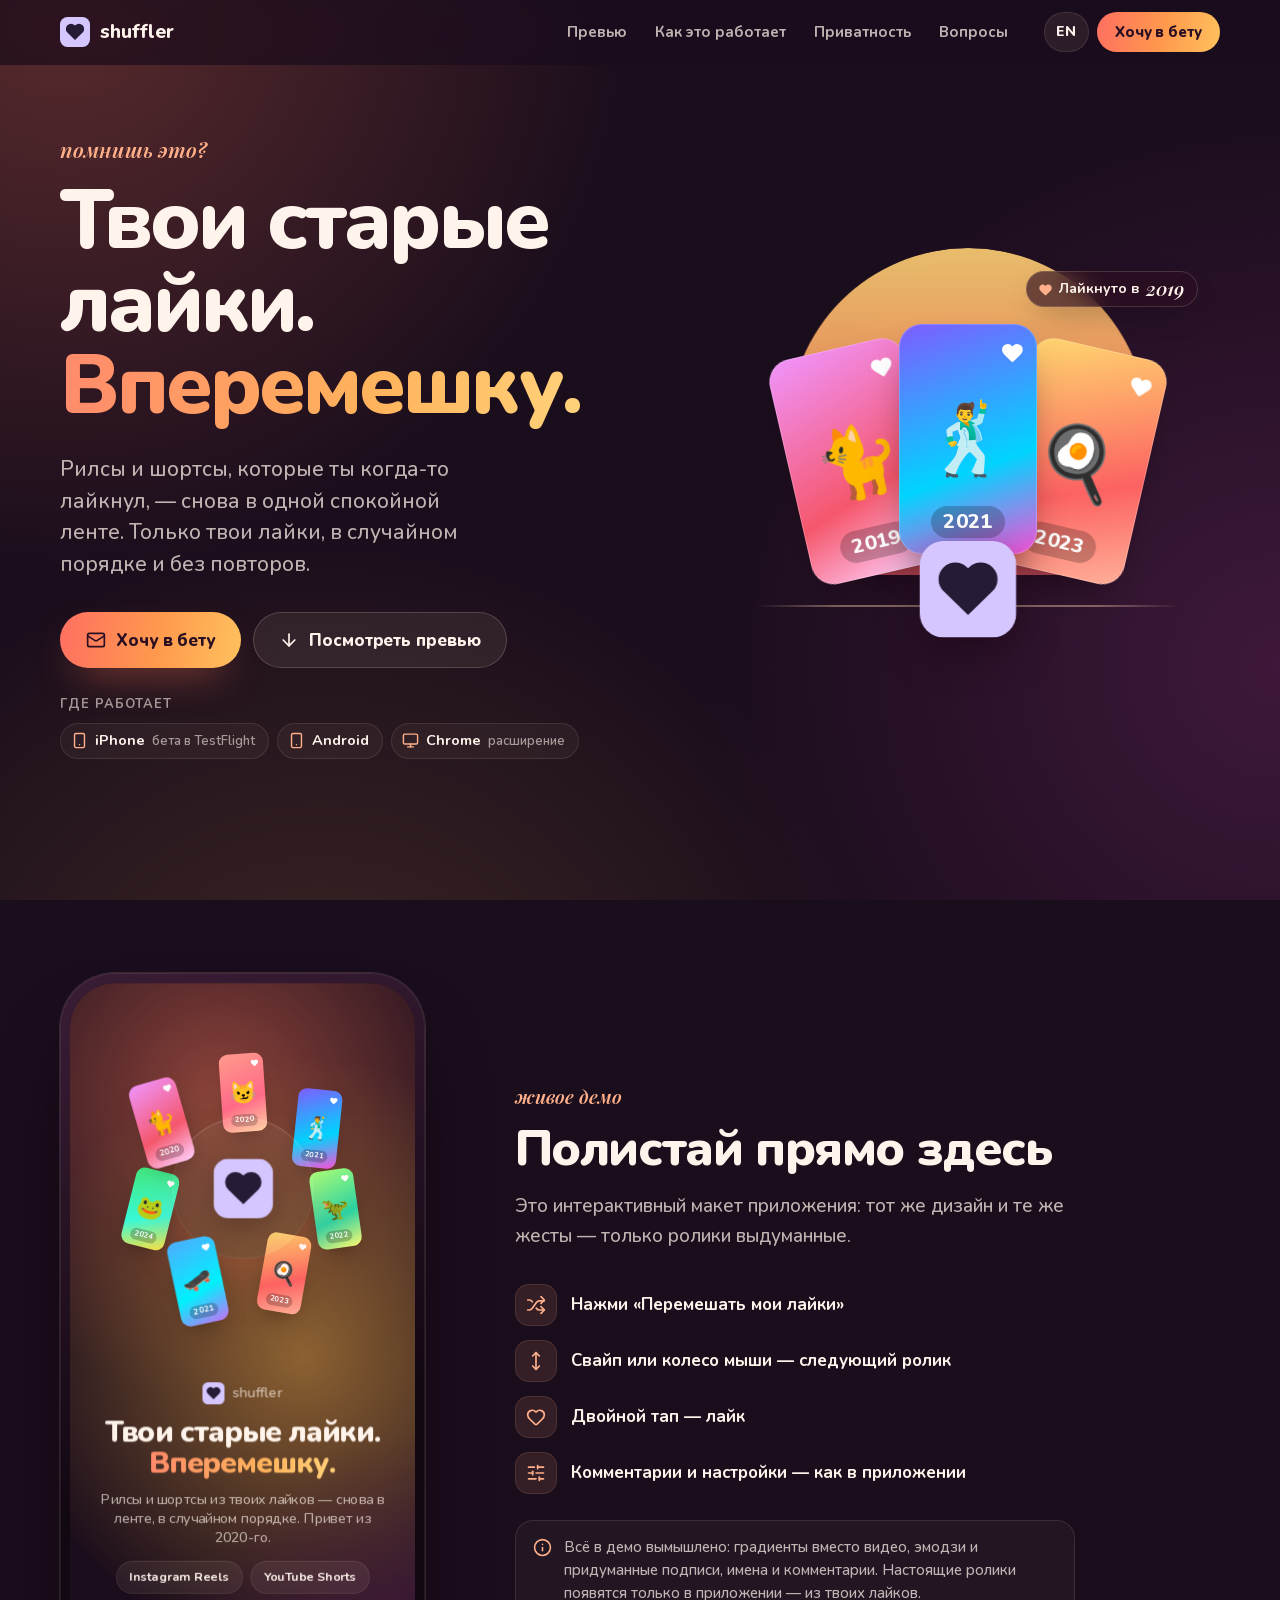
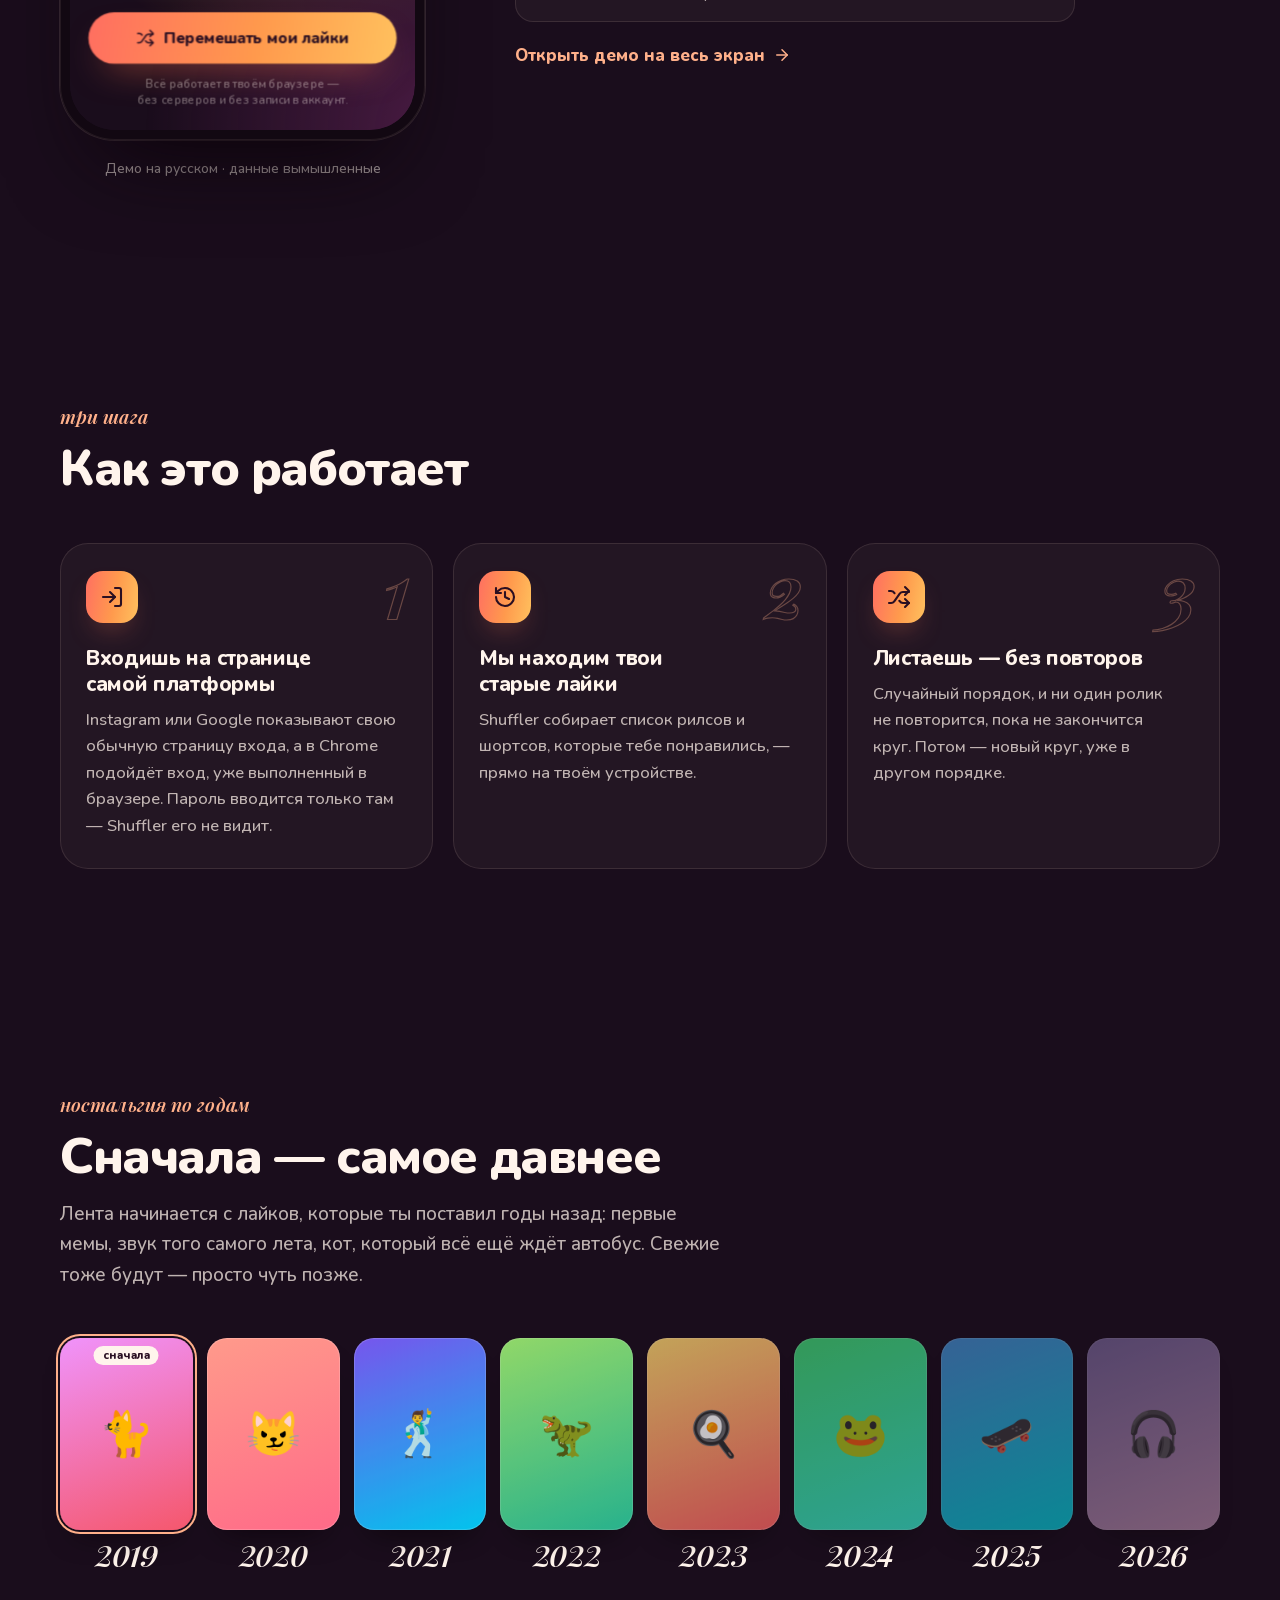
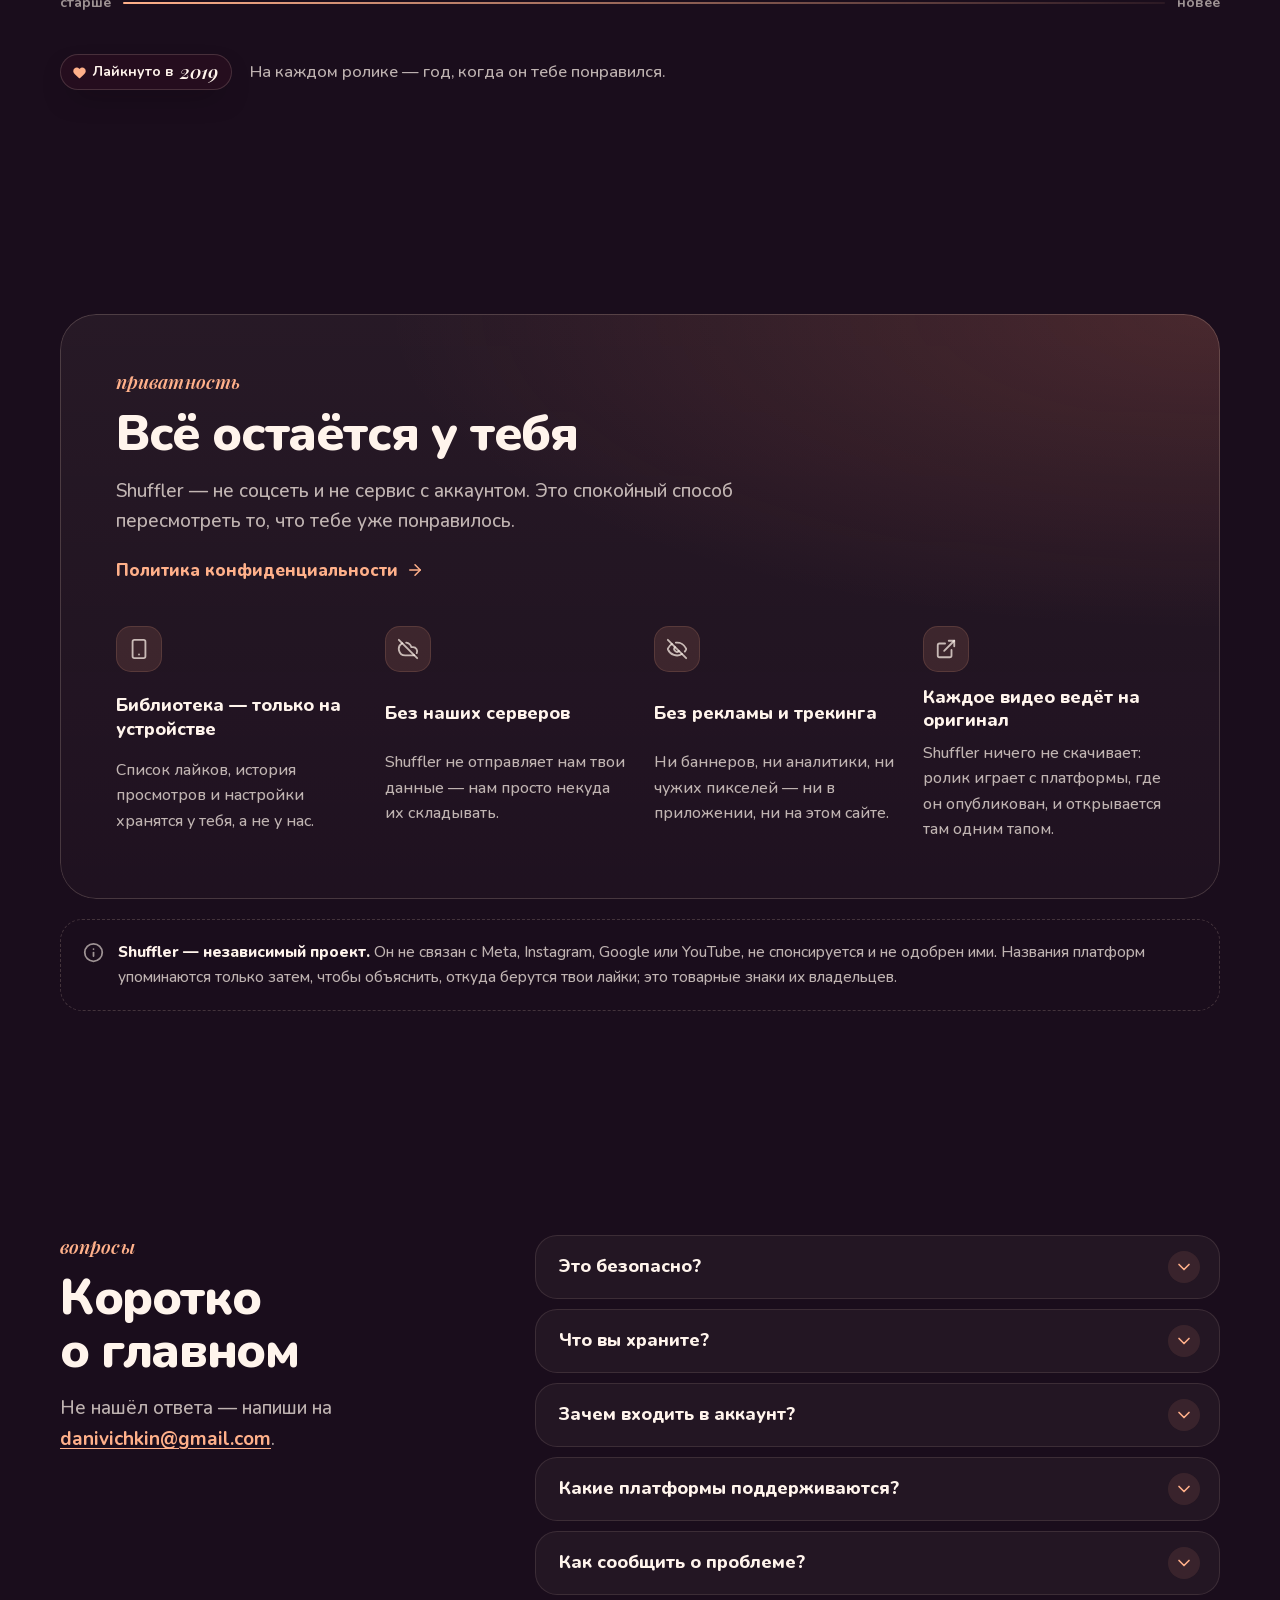
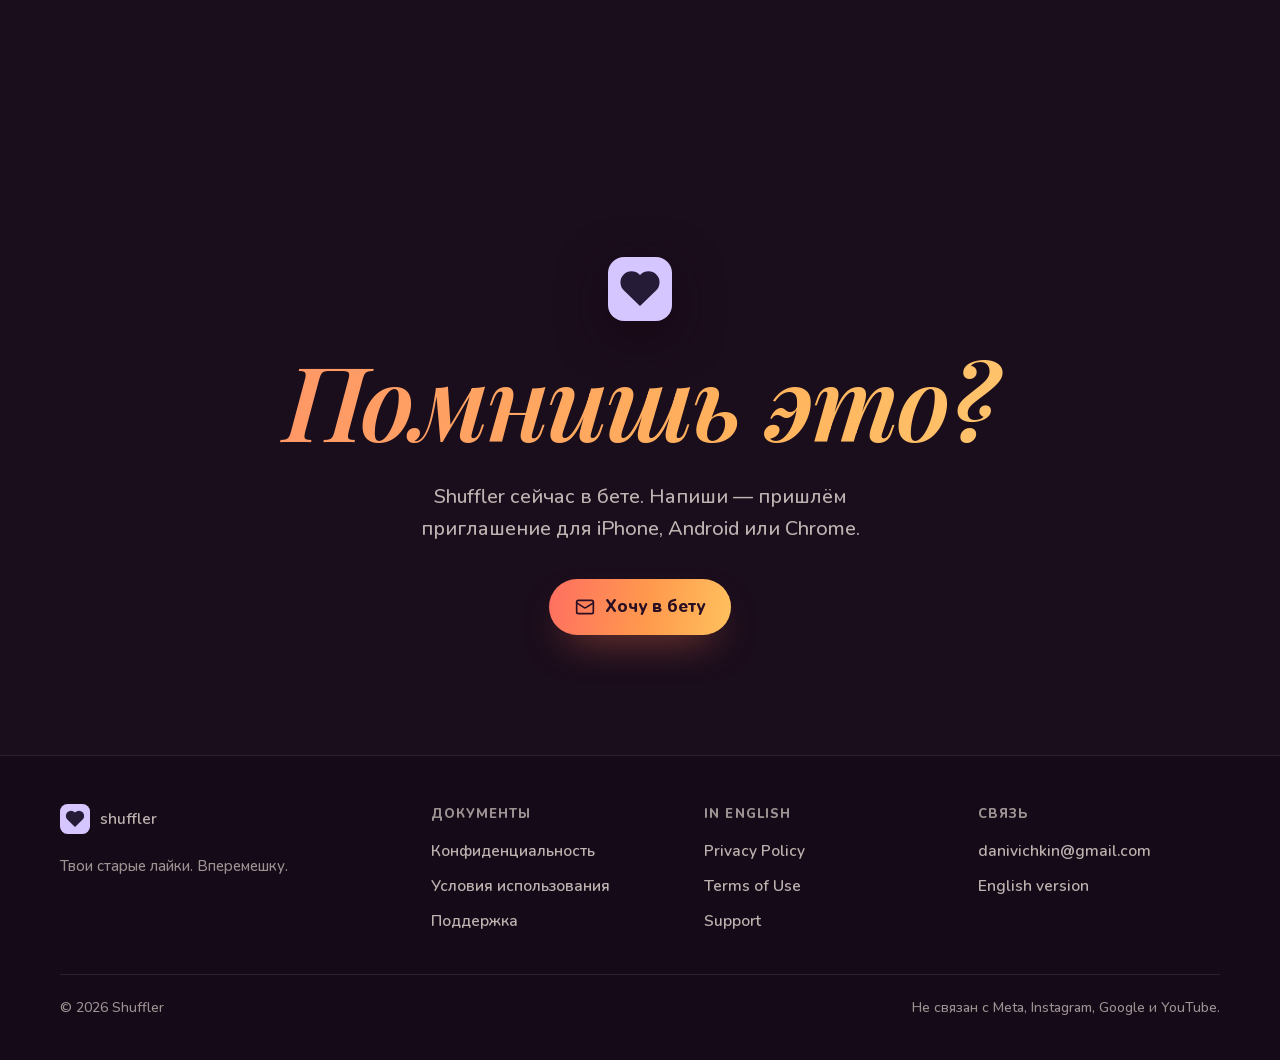
==== index.html @ e380a44f "Shuffler site: landing, design preview, privacy, terms, support" ====
<!doctype html>
<html lang="ru">
<head>
  <meta charset="utf-8">
  <meta name="viewport" content="width=device-width, initial-scale=1, viewport-fit=cover">
  <meta name="color-scheme" content="dark">
  <meta name="theme-color" content="#1a0d1c">
  <title>Shuffler — твои старые лайки, вперемешку</title>
  <meta name="description" content="Shuffler возвращает рилсы и шортсы, которые ты когда-то лайкнул, — в одну спокойную ленту без повторов. Без рекламы и трекинга: библиотека живёт только на твоём устройстве.">
  <link rel="canonical" href="https://pac1man.github.io/shuffler/">
  <link rel="alternate" hreflang="ru" href="https://pac1man.github.io/shuffler/">
  <link rel="alternate" hreflang="en" href="https://pac1man.github.io/shuffler/en/">
  <link rel="alternate" hreflang="x-default" href="https://pac1man.github.io/shuffler/">
  <meta property="og:type" content="website">
  <meta property="og:site_name" content="Shuffler">
  <meta property="og:locale" content="ru_RU">
  <meta property="og:locale:alternate" content="en_US">
  <meta property="og:title" content="Shuffler — твои старые лайки, вперемешку">
  <meta property="og:description" content="Рилсы и шортсы, которые ты когда-то лайкнул, — снова в одной спокойной ленте. Помнишь это?">
  <meta property="og:url" content="https://pac1man.github.io/shuffler/">
  <meta property="og:image" content="https://pac1man.github.io/shuffler/assets/og-ru.jpg">
  <meta property="og:image:width" content="1200">
  <meta property="og:image:height" content="630">
  <meta property="og:image:alt" content="Shuffler: три открытки с эмодзи на фоне заката и надпись «Твои старые лайки. Вперемешку.»">
  <meta name="twitter:card" content="summary_large_image">
  <link rel="icon" href="assets/icon.svg" type="image/svg+xml">
  <link rel="icon" href="assets/icon-32.png" sizes="32x32" type="image/png">
  <link rel="apple-touch-icon" href="assets/apple-touch-icon.png">
  <link rel="stylesheet" href="assets/fonts/fonts.css">
  <link rel="stylesheet" href="assets/landing.css">
</head>
<body>
  <svg width="0" height="0" style="position:absolute" aria-hidden="true" focusable="false">
    <!-- Icons: Lucide (ISC License, see assets/LICENSE-lucide.txt). Logo: Shuffler. -->
    <symbol id="logo" viewBox="0 0 64 64"><rect width="64" height="64" rx="16" fill="#D5C6FF"/><path d="M32 49 15.7 33.2a11.1 11.1 0 0 1 0-15.7 11.1 11.1 0 0 1 15.7 0l.6.6.6-.6a11.1 11.1 0 0 1 15.7 15.7L32 49Z" fill="#251B36"/></symbol>
    <symbol id="i-heart" viewBox="0 0 24 24"><path d="M2 9.5a5.5 5.5 0 0 1 9.591-3.676.56.56 0 0 0 .818 0A5.49 5.49 0 0 1 22 9.5c0 2.29-1.5 4-3 5.5l-5.492 5.313a2 2 0 0 1-3 .019L5 15c-1.5-1.5-3-3.2-3-5.5"/></symbol>
    <symbol id="i-mail" viewBox="0 0 24 24"><rect width="20" height="16" x="2" y="4" rx="2"/><path d="m22 7-8.97 5.7a1.94 1.94 0 0 1-2.06 0L2 7"/></symbol>
    <symbol id="i-arrow-down" viewBox="0 0 24 24"><path d="M12 5v14"/><path d="m19 12-7 7-7-7"/></symbol>
    <symbol id="i-arrow-right" viewBox="0 0 24 24"><path d="M5 12h14"/><path d="m12 5 7 7-7 7"/></symbol>
    <symbol id="i-smartphone" viewBox="0 0 24 24"><rect width="14" height="20" x="5" y="2" rx="2" ry="2"/><path d="M12 18h.01"/></symbol>
    <symbol id="i-monitor" viewBox="0 0 24 24"><rect width="20" height="14" x="2" y="3" rx="2"/><path d="M8 21h8"/><path d="M12 17v4"/></symbol>
    <symbol id="i-shuffle" viewBox="0 0 24 24"><path d="m18 14 4 4-4 4"/><path d="m18 2 4 4-4 4"/><path d="M2 18h1.973a4 4 0 0 0 3.3-1.7l5.454-7.6a4 4 0 0 1 3.3-1.7H22"/><path d="M2 6h1.972a4 4 0 0 1 3.6 2.2"/><path d="M22 18h-6.041a4 4 0 0 1-3.3-1.8l-.359-.45"/></symbol>
    <symbol id="i-move" viewBox="0 0 24 24"><path d="M12 2v20"/><path d="m8 18 4 4 4-4"/><path d="m8 6 4-4 4 4"/></symbol>
    <symbol id="i-message" viewBox="0 0 24 24"><path d="M2.992 16.342a2 2 0 0 1 .094 1.167l-1.065 3.29a1 1 0 0 0 1.236 1.168l3.413-.998a2 2 0 0 1 1.099.092 10 10 0 1 0-4.777-4.719"/></symbol>
    <symbol id="i-sliders" viewBox="0 0 24 24"><path d="M10 5H3"/><path d="M12 19H3"/><path d="M14 3v4"/><path d="M16 17v4"/><path d="M21 12h-9"/><path d="M21 19h-5"/><path d="M21 5h-7"/><path d="M8 10v4"/><path d="M8 12H3"/></symbol>
    <symbol id="i-info" viewBox="0 0 24 24"><circle cx="12" cy="12" r="10"/><path d="M12 16v-4"/><path d="M12 8h.01"/></symbol>
    <symbol id="i-login" viewBox="0 0 24 24"><path d="m10 17 5-5-5-5"/><path d="M15 12H3"/><path d="M15 3h4a2 2 0 0 1 2 2v14a2 2 0 0 1-2 2h-4"/></symbol>
    <symbol id="i-history" viewBox="0 0 24 24"><path d="M3 12a9 9 0 1 0 9-9 9.75 9.75 0 0 0-6.74 2.74L3 8"/><path d="M3 3v5h5"/><path d="M12 7v5l4 2"/></symbol>
    <symbol id="i-cloud-off" viewBox="0 0 24 24"><path d="m2 2 20 20"/><path d="M5.782 5.782A7 7 0 0 0 9 19h8.5a4.5 4.5 0 0 0 1.307-.193"/><path d="M21.532 16.5A4.5 4.5 0 0 0 17.5 10h-1.79A7.008 7.008 0 0 0 10 5.07"/></symbol>
    <symbol id="i-eye-off" viewBox="0 0 24 24"><path d="M10.733 5.076a10.744 10.744 0 0 1 11.205 6.575 1 1 0 0 1 0 .696 10.747 10.747 0 0 1-1.444 2.49"/><path d="M14.084 14.158a3 3 0 0 1-4.242-4.242"/><path d="M17.479 17.499a10.75 10.75 0 0 1-15.417-5.151 1 1 0 0 1 0-.696 10.75 10.75 0 0 1 4.446-5.143"/><path d="m2 2 20 20"/></symbol>
    <symbol id="i-external" viewBox="0 0 24 24"><path d="M15 3h6v6"/><path d="M10 14 21 3"/><path d="M18 13v6a2 2 0 0 1-2 2H5a2 2 0 0 1-2-2V8a2 2 0 0 1 2-2h6"/></symbol>
    <symbol id="i-chevron-down" viewBox="0 0 24 24"><path d="m6 9 6 6 6-6"/></symbol>
  </svg>

  <a class="skip" href="#main">К содержанию</a>
  <div class="ambient" aria-hidden="true"><i></i><i></i><i></i></div>

  <header class="top">
    <div class="wrap top-in">
      <a class="brand" href="index.html" aria-label="Shuffler — на главную"><svg class="logo" viewBox="0 0 64 64" aria-hidden="true"><use href="#logo"/></svg>shuffler</a>
      <nav class="top-nav" aria-label="Разделы">
        <a href="#demo">Превью</a>
        <a href="#how">Как это работает</a>
        <a href="#privacy">Приватность</a>
        <a href="#faq">Вопросы</a>
      </nav>
      <div class="top-actions">
        <a class="lang" href="en/index.html" hreflang="en" lang="en" aria-label="EN — English version">EN</a>
        <a class="btn btn-primary top-cta" href="mailto:danivichkin@gmail.com?subject=Shuffler%20beta">Хочу в бету</a>
      </div>
    </div>
  </header>

  <main id="main">
    <!-- ============================== HERO ============================== -->
    <section class="hero" aria-labelledby="hero-title">
      <div class="wrap hero-grid">
        <div class="hero-copy">
          <p class="kicker">помнишь это?</p>
          <h1 id="hero-title">Твои старые лайки. <span class="grad">Вперемешку.</span></h1>
          <p class="hero-sub">Рилсы и шортсы, которые ты когда-то лайкнул, — снова в одной спокойной ленте. Только твои лайки, в случайном порядке и без повторов.</p>
          <div class="hero-ctas">
            <a class="btn btn-primary" href="mailto:danivichkin@gmail.com?subject=Shuffler%20beta"><svg class="ic" aria-hidden="true"><use href="#i-mail"/></svg>Хочу в бету</a>
            <a class="btn btn-ghost" href="#demo"><svg class="ic" aria-hidden="true"><use href="#i-arrow-down"/></svg>Посмотреть превью</a>
          </div>
          <div class="platforms">
            <span class="platforms-label" id="platforms-label">Где работает</span>
            <ul class="chips" aria-labelledby="platforms-label">
              <li class="chip"><svg class="ic" aria-hidden="true"><use href="#i-smartphone"/></svg>iPhone <small>бета в TestFlight</small></li>
              <li class="chip"><svg class="ic" aria-hidden="true"><use href="#i-smartphone"/></svg>Android</li>
              <li class="chip"><svg class="ic" aria-hidden="true"><use href="#i-monitor"/></svg>Chrome <small>расширение</small></li>
            </ul>
          </div>
        </div>

        <div class="hero-art" aria-hidden="true">
          <div class="sun-glow"></div>
          <div class="sun"></div>
          <div class="horizon"></div>
          <div class="pc pc-1"><div class="pc-in" style="--c1:#f093fb;--c2:#f5576c;--c3:#ffd1ff"><span class="pc-h"><svg viewBox="0 0 24 24"><use href="#i-heart"/></svg></span><span class="pc-e">🐈</span><span class="pc-y">2019</span></div></div>
          <div class="pc pc-2"><div class="pc-in" style="--c1:#7f5cff;--c2:#00d4ff;--c3:#ff4fd8"><span class="pc-h"><svg viewBox="0 0 24 24"><use href="#i-heart"/></svg></span><span class="pc-e">🕺</span><span class="pc-y">2021</span></div></div>
          <div class="pc pc-3"><div class="pc-in" style="--c1:#ffd86f;--c2:#fc6262;--c3:#ffb199"><span class="pc-h"><svg viewBox="0 0 24 24"><use href="#i-heart"/></svg></span><span class="pc-e">🍳</span><span class="pc-y">2023</span></div></div>
          <svg class="hero-logo" viewBox="0 0 64 64"><use href="#logo"/></svg>
          <p class="liked"><svg viewBox="0 0 24 24"><use href="#i-heart"/></svg>Лайкнуто в <i>2019</i></p>
        </div>
      </div>
    </section>

    <!-- ============================ PREVIEW ============================= -->
    <section class="section" id="preview" aria-labelledby="preview-title">
      <div class="wrap preview-grid">
        <div class="preview-head reveal">
          <p class="kicker">живое демо</p>
          <h2 class="h2" id="preview-title">Полистай прямо здесь</h2>
          <p class="lead">Это интерактивный макет приложения: тот же дизайн и те же жесты — только ролики выдуманные.</p>
        </div>
        <figure class="phone-stage" id="demo">
          <div class="phone">
            <div class="phone-screen">
              <iframe src="preview/index.html?embed=1" title="Интерактивное демо Shuffler" loading="lazy" referrerpolicy="no-referrer"></iframe>
            </div>
          </div>
          <figcaption class="phone-caption">Демо на русском · данные вымышленные</figcaption>
        </figure>
        <div class="preview-more reveal">
          <ul class="tips">
            <li><span class="tip-ic"><svg class="ic" aria-hidden="true"><use href="#i-shuffle"/></svg></span>Нажми «Перемешать мои лайки»</li>
            <li><span class="tip-ic"><svg class="ic" aria-hidden="true"><use href="#i-move"/></svg></span>Свайп или колесо мыши — следующий ролик</li>
            <li><span class="tip-ic"><svg class="ic" aria-hidden="true"><use href="#i-heart"/></svg></span>Двойной тап — лайк</li>
            <li><span class="tip-ic"><svg class="ic" aria-hidden="true"><use href="#i-sliders"/></svg></span>Комментарии и настройки — как в приложении</li>
          </ul>
          <p class="note"><svg class="ic" aria-hidden="true"><use href="#i-info"/></svg><span>Всё в демо вымышлено: градиенты вместо видео, эмодзи и придуманные подписи, имена и комментарии. Настоящие ролики появятся только в приложении — из твоих лайков.</span></p>
          <a class="text-link" href="preview/index.html">Открыть демо на весь экран<svg class="ic" aria-hidden="true"><use href="#i-arrow-right"/></svg></a>
        </div>
      </div>
    </section>

    <!-- ========================== HOW IT WORKS ========================== -->
    <section class="section" id="how" aria-labelledby="how-title">
      <div class="wrap">
        <div class="reveal">
          <p class="kicker">три шага</p>
          <h2 class="h2" id="how-title">Как это работает</h2>
        </div>
        <ol class="steps">
          <li class="step reveal">
            <span class="step-n" aria-hidden="true">1</span>
            <span class="step-ic"><svg class="ic" aria-hidden="true"><use href="#i-login"/></svg></span>
            <h3>Входишь на странице самой платформы</h3>
            <p>Instagram или Google показывают свою обычную страницу входа, а в Chrome подойдёт вход, уже выполненный в браузере. Пароль вводится только там — Shuffler его не видит.</p>
          </li>
          <li class="step reveal">
            <span class="step-n" aria-hidden="true">2</span>
            <span class="step-ic"><svg class="ic" aria-hidden="true"><use href="#i-history"/></svg></span>
            <h3>Мы находим твои старые лайки</h3>
            <p>Shuffler собирает список рилсов и шортсов, которые тебе понравились, — прямо на твоём устройстве.</p>
          </li>
          <li class="step reveal">
            <span class="step-n" aria-hidden="true">3</span>
            <span class="step-ic"><svg class="ic" aria-hidden="true"><use href="#i-shuffle"/></svg></span>
            <h3>Листаешь — без повторов</h3>
            <p>Случайный порядок, и ни один ролик не повторится, пока не закончится круг. Потом — новый круг, уже в другом порядке.</p>
          </li>
        </ol>
      </div>
    </section>

    <!-- ======================= NOSTALGIA BY YEARS ======================= -->
    <section class="section" id="years" aria-labelledby="years-title">
      <div class="wrap">
        <div class="reveal">
          <p class="kicker">ностальгия по годам</p>
          <h2 class="h2" id="years-title">Сначала — самое давнее</h2>
          <p class="lead">Лента начинается с лайков, которые ты поставил годы назад: первые мемы, звук того самого лета, кот, который всё ещё ждёт автобус. Свежие тоже будут — просто чуть позже.</p>
        </div>
        <ol class="years reveal" aria-label="Порядок ленты: от старых лайков к новым">
          <li class="yr-card is-first"><span class="yr-art" style="--c1:#f093fb;--c2:#f5576c" aria-hidden="true">🐈<span class="yr-tag">сначала</span></span><b>2019</b></li>
          <li class="yr-card"><span class="yr-art" style="--c1:#ff9a8b;--c2:#ff6a88" aria-hidden="true">😼</span><b>2020</b></li>
          <li class="yr-card"><span class="yr-art" style="--c1:#7f5cff;--c2:#00d4ff;opacity:.92" aria-hidden="true">🕺</span><b>2021</b></li>
          <li class="yr-card"><span class="yr-art" style="--c1:#a8ff78;--c2:#2bd2a3;opacity:.84" aria-hidden="true">🦖</span><b>2022</b></li>
          <li class="yr-card"><span class="yr-art" style="--c1:#ffd86f;--c2:#fc6262;opacity:.74" aria-hidden="true">🍳</span><b>2023</b></li>
          <li class="yr-card"><span class="yr-art" style="--c1:#43e97b;--c2:#38f9d7;opacity:.64" aria-hidden="true">🐸</span><b>2024</b></li>
          <li class="yr-card"><span class="yr-art" style="--c1:#4facfe;--c2:#00f2fe;opacity:.54" aria-hidden="true">🛹</span><b>2025</b></li>
          <li class="yr-card"><span class="yr-art" style="--c1:#a18cd1;--c2:#fbc2eb;opacity:.44" aria-hidden="true">🎧</span><b>2026</b></li>
        </ol>
        <p class="years-axis" aria-hidden="true"><span>старше</span><span></span><span>новее</span></p>
        <div class="years-foot reveal">
          <p class="liked"><svg viewBox="0 0 24 24" aria-hidden="true"><use href="#i-heart"/></svg>Лайкнуто в <i>2019</i></p>
          <p>На каждом ролике — год, когда он тебе понравился.</p>
        </div>
      </div>
    </section>

    <!-- ============================ PRIVACY ============================= -->
    <section class="section" id="privacy" aria-labelledby="privacy-title">
      <div class="wrap">
        <div class="privacy-card reveal">
          <div>
            <p class="kicker">приватность</p>
            <h2 class="h2" id="privacy-title">Всё остаётся у тебя</h2>
            <p class="lead">Shuffler — не соцсеть и не сервис с аккаунтом. Это спокойный способ пересмотреть то, что тебе уже понравилось.</p>
            <a class="text-link" href="ru/privacy.html">Политика конфиденциальности<svg class="ic" aria-hidden="true"><use href="#i-arrow-right"/></svg></a>
          </div>
          <ul class="facts">
            <li class="fact"><span class="fact-ic"><svg class="ic" aria-hidden="true"><use href="#i-smartphone"/></svg></span><b>Библиотека — только на устройстве</b><span>Список лайков, история просмотров и настройки хранятся у тебя, а не у нас.</span></li>
            <li class="fact"><span class="fact-ic"><svg class="ic" aria-hidden="true"><use href="#i-cloud-off"/></svg></span><b>Без наших серверов</b><span>Shuffler не отправляет нам твои данные — нам просто некуда их складывать.</span></li>
            <li class="fact"><span class="fact-ic"><svg class="ic" aria-hidden="true"><use href="#i-eye-off"/></svg></span><b>Без рекламы и трекинга</b><span>Ни баннеров, ни аналитики, ни чужих пикселей — ни в приложении, ни на этом сайте.</span></li>
            <li class="fact"><span class="fact-ic"><svg class="ic" aria-hidden="true"><use href="#i-external"/></svg></span><b>Каждое видео ведёт на оригинал</b><span>Shuffler ничего не скачивает: ролик играет с платформы, где он опубликован, и открывается там одним тапом.</span></li>
          </ul>
        </div>
        <p class="indie reveal"><svg class="ic" aria-hidden="true"><use href="#i-info"/></svg><span><b>Shuffler — независимый проект.</b> Он не связан с Meta, Instagram, Google или YouTube, не спонсируется и не одобрен ими. Названия платформ упоминаются только затем, чтобы объяснить, откуда берутся твои лайки; это товарные знаки их владельцев.</span></p>
      </div>
    </section>

    <!-- ============================== FAQ =============================== -->
    <section class="section" id="faq" aria-labelledby="faq-title">
      <div class="wrap faq-grid">
        <div class="reveal">
          <p class="kicker">вопросы</p>
          <h2 class="h2" id="faq-title">Коротко о главном</h2>
          <p class="lead">Не нашёл ответа — напиши на <a href="mailto:danivichkin@gmail.com">danivichkin@gmail.com</a>.</p>
        </div>
        <div class="faq-list reveal">
          <details name="faq">
            <summary>Это безопасно?<svg class="ic" aria-hidden="true"><use href="#i-chevron-down"/></svg></summary>
            <div class="faq-a"><p>Вход происходит на официальной странице Instagram или Google, поэтому Shuffler не видит и не хранит твой пароль. Приложение читает список твоих лайков и ничего не публикует и не меняет в аккаунте без твоего явного действия.</p></div>
          </details>
          <details name="faq">
            <summary>Что вы храните?<svg class="ic" aria-hidden="true"><use href="#i-chevron-down"/></svg></summary>
            <div class="faq-a"><p>У себя — ничего: серверов у Shuffler нет. Библиотека лайков, отметки о просмотренном и настройки живут только на твоём устройстве и удаляются вместе с приложением или расширением.</p><p>Подробности — в <a href="ru/privacy.html">политике конфиденциальности</a>.</p></div>
          </details>
          <details name="faq">
            <summary>Зачем входить в аккаунт?<svg class="ic" aria-hidden="true"><use href="#i-chevron-down"/></svg></summary>
            <div class="faq-a"><p>Твои лайки видны только тебе. Чтобы их найти, Shuffler открывает их от твоего имени — так же, как это делает сама платформа. Без входа список лайков просто недоступен.</p></div>
          </details>
          <details name="faq">
            <summary>Какие платформы поддерживаются?<svg class="ic" aria-hidden="true"><use href="#i-chevron-down"/></svg></summary>
            <div class="faq-a"><p>Лайки из Instagram Reels и YouTube Shorts. Сам Shuffler работает на iPhone (бета в TestFlight), на Android и как расширение для Chrome.</p></div>
          </details>
          <details name="faq">
            <summary>Как сообщить о проблеме?<svg class="ic" aria-hidden="true"><use href="#i-chevron-down"/></svg></summary>
            <div class="faq-a"><p>В приложении: «Настройки» → «Сообщить о проблеме». Или напиши на <a href="mailto:danivichkin@gmail.com?subject=Shuffler">danivichkin@gmail.com</a>. Подробнее — на <a href="ru/support.html">странице поддержки</a>.</p></div>
          </details>
        </div>
      </div>
    </section>

    <!-- ============================= OUTRO ============================== -->
    <section class="outro" aria-labelledby="outro-title">
      <div class="wrap reveal">
        <svg class="logo" viewBox="0 0 64 64" aria-hidden="true"><use href="#logo"/></svg>
        <h2 class="outro-q grad" id="outro-title">Помнишь это?</h2>
        <p>Shuffler сейчас в бете. Напиши — пришлём приглашение для iPhone, Android или Chrome.</p>
        <a class="btn btn-primary" href="mailto:danivichkin@gmail.com?subject=Shuffler%20beta"><svg class="ic" aria-hidden="true"><use href="#i-mail"/></svg>Хочу в бету</a>
      </div>
    </section>
  </main>

  <footer class="foot">
    <div class="wrap">
      <div class="foot-grid">
        <div class="foot-brand">
          <a class="brand" href="index.html"><svg class="logo" viewBox="0 0 64 64" aria-hidden="true"><use href="#logo"/></svg>shuffler</a>
          <p>Твои старые лайки. Вперемешку.</p>
        </div>
        <nav aria-labelledby="foot-docs">
          <h2 id="foot-docs">Документы</h2>
          <ul>
            <li><a href="ru/privacy.html">Конфиденциальность</a></li>
            <li><a href="ru/terms.html">Условия использования</a></li>
            <li><a href="ru/support.html">Поддержка</a></li>
          </ul>
        </nav>
        <nav aria-labelledby="foot-en" lang="en">
          <h2 id="foot-en">In English</h2>
          <ul>
            <li><a href="en/privacy.html" hreflang="en">Privacy Policy</a></li>
            <li><a href="en/terms.html" hreflang="en">Terms of Use</a></li>
            <li><a href="en/support.html" hreflang="en">Support</a></li>
          </ul>
        </nav>
        <div>
          <h2>Связь</h2>
          <ul>
            <li><a href="mailto:danivichkin@gmail.com">danivichkin@gmail.com</a></li>
            <li><a href="en/index.html" hreflang="en" lang="en">English version</a></li>
          </ul>
        </div>
      </div>
      <div class="foot-bottom">
        <span>© 2026 Shuffler</span>
        <span>Не связан с Meta, Instagram, Google и YouTube.</span>
      </div>
    </div>
  </footer>
</body>
</html>
---- assets/fonts/fonts.css ----
/* Nunito and Playfair Display, SIL Open Font License 1.1 (see the OFL texts next to this file).
   Self-hosted: the site makes no requests to font services. */
@font-face {
  font-family: 'Nunito';
  font-style: normal;
  font-weight: 500 900;
  font-display: swap;
  src: url(Nunito-normal-cyrillic.woff2) format('woff2');
  unicode-range: U+0301, U+0400-045F, U+0490-0491, U+04B0-04B1, U+2116;
}
@font-face {
  font-family: 'Nunito';
  font-style: normal;
  font-weight: 500 900;
  font-display: swap;
  src: url(Nunito-normal-latin-ext.woff2) format('woff2');
  unicode-range: U+0100-02BA, U+02BD-02C5, U+02C7-02CC, U+02CE-02D7, U+02DD-02FF, U+0304, U+0308, U+0329, U+1D00-1DBF, U+1E00-1E9F, U+1EF2-1EFF, U+2020, U+20A0-20AB, U+20AD-20C4, U+2113, U+2C60-2C7F, U+A720-A7FF;
}
@font-face {
  font-family: 'Nunito';
  font-style: normal;
  font-weight: 500 900;
  font-display: swap;
  src: url(Nunito-normal-latin.woff2) format('woff2');
  unicode-range: U+0000-00FF, U+0131, U+0152-0153, U+02BB-02BC, U+02C6, U+02DA, U+02DC, U+0304, U+0308, U+0329, U+2000-206F, U+20AC, U+2122, U+2191, U+2193, U+2212, U+2215, U+FEFF, U+FFFD;
}
@font-face {
  font-family: 'Playfair Display';
  font-style: italic;
  font-weight: 400 900;
  font-display: swap;
  src: url(PlayfairDisplay-italic-cyrillic.woff2) format('woff2');
  unicode-range: U+0301, U+0400-045F, U+0490-0491, U+04B0-04B1, U+2116;
}
@font-face {
  font-family: 'Playfair Display';
  font-style: italic;
  font-weight: 400 900;
  font-display: swap;
  src: url(PlayfairDisplay-italic-latin.woff2) format('woff2');
  unicode-range: U+0000-00FF, U+0131, U+0152-0153, U+02BB-02BC, U+02C6, U+02DA, U+02DC, U+0304, U+0308, U+0329, U+2000-206F, U+20AC, U+2122, U+2191, U+2193, U+2212, U+2215, U+FEFF, U+FFFD;
}
@font-face {
  font-family: 'Playfair Display';
  font-style: normal;
  font-weight: 400 900;
  font-display: swap;
  src: url(PlayfairDisplay-normal-cyrillic.woff2) format('woff2');
  unicode-range: U+0301, U+0400-045F, U+0490-0491, U+04B0-04B1, U+2116;
}
@font-face {
  font-family: 'Playfair Display';
  font-style: normal;
  font-weight: 400 900;
  font-display: swap;
  src: url(PlayfairDisplay-normal-latin.woff2) format('woff2');
  unicode-range: U+0000-00FF, U+0131, U+0152-0153, U+02BB-02BC, U+02C6, U+02DA, U+02DC, U+0304, U+0308, U+0329, U+2000-206F, U+20AC, U+2122, U+2191, U+2193, U+2212, U+2215, U+FEFF, U+FFFD;
}
---- assets/landing.css ----
/* Shuffler — landing page. Dark only, «Закат» (sunset) palette from the app.
   Fonts: Nunito + Playfair Display (SIL OFL), self-hosted in fonts/. Icons: Lucide (ISC). */

:root {
  color-scheme: dark;
  --bg: #1a0d1c;
  --bg-deep: #130914;
  --ink: #fff4ec;
  --ink-2: rgb(255 244 236 / .72);
  --ink-3: rgb(255 244 236 / .58);
  --line: rgb(255 225 205 / .11);
  --line-2: rgb(255 225 205 / .18);
  --surface: rgb(255 225 205 / .045);
  --surface-2: rgb(255 225 205 / .08);
  --accent: #ffb08a;
  --accent-2: #ffc15e;
  --coral: #ff7a59;
  --heart: #ff5470;
  --grad-text: linear-gradient(95deg, #ff8a6b, #ffb35c 60%, #ffd27a);
  --cta-bg: linear-gradient(100deg, #ff6f61 0%, #ff9a4d 55%, #ffc15e 100%);
  --cta-ink: #2a0f22;
  --cta-shadow: 0 18px 40px -18px rgb(255 120 80 / .65);
  --logo-bg: #d5c6ff;
  --logo-heart: #251b36;
  --font: "Nunito", -apple-system, BlinkMacSystemFont, "Segoe UI", system-ui, sans-serif;
  --font-serif: "Playfair Display", "Iowan Old Style", Georgia, "Times New Roman", serif;
  --font-emoji: "Apple Color Emoji", "Segoe UI Emoji", "Noto Color Emoji", sans-serif;
  --ease-out: cubic-bezier(.2, .8, .2, 1);
  --gutter: 16px;
  --wrap: 1160px;
  --r-card: 28px;
}
@media (min-width: 600px) { :root { --gutter: 24px; } }
@media (min-width: 1000px) { :root { --gutter: 40px; } }

*, *::before, *::after { box-sizing: border-box; }
html { -webkit-text-size-adjust: 100%; text-size-adjust: 100%; }
@media (prefers-reduced-motion: no-preference) { html { scroll-behavior: smooth; } }
body {
  margin: 0;
  min-width: 320px;
  background: var(--bg);
  color: var(--ink);
  font: 500 17px/1.6 var(--font);
  -webkit-font-smoothing: antialiased;
  -moz-osx-font-smoothing: grayscale;
  text-rendering: optimizeLegibility;
}
img, svg { display: block; max-width: 100%; }
a { color: inherit; }
p { margin: 0; }
h1, h2, h3 { margin: 0; text-wrap: balance; }
p, li, dd { text-wrap: pretty; }
:focus-visible { outline: 2px solid var(--accent); outline-offset: 3px; border-radius: 6px; }
::selection { background: rgb(255 138 92 / .4); color: #fff; }
.sr-only { position: absolute; width: 1px; height: 1px; margin: -1px; padding: 0; overflow: hidden; clip-path: inset(50%); white-space: nowrap; border: 0; }
.skip {
  position: absolute; left: 12px; top: -60px; z-index: 50;
  padding: 10px 16px; border-radius: 12px;
  background: var(--ink); color: var(--cta-ink); font-weight: 800; text-decoration: none;
}
.skip:focus { top: 12px; }

.ic { width: 20px; height: 20px; flex: none; fill: none; stroke: currentColor; stroke-width: 2; stroke-linecap: round; stroke-linejoin: round; }
.logo { flex: none; }

/* ---------- ambient sunset glow behind everything ---------- */
.ambient { position: fixed; inset: 0; z-index: -1; overflow: hidden; pointer-events: none; background: var(--bg); }
.ambient i {
  position: absolute;
  width: 90vmax;
  aspect-ratio: 1;
  border-radius: 50%;
  opacity: .5;
}
.ambient i:nth-child(1) { left: -40vmax; top: -45vmax; background: radial-gradient(closest-side, rgb(255 122 89 / .55), transparent); }
.ambient i:nth-child(2) { right: -45vmax; top: 10vh; background: radial-gradient(closest-side, rgb(122 42 107 / .75), transparent); }
.ambient i:nth-child(3) { left: -20vmax; bottom: -60vmax; background: radial-gradient(closest-side, rgb(255 181 71 / .32), transparent); }
@media (prefers-reduced-motion: no-preference) {
  .ambient i { animation: drift 34s ease-in-out infinite alternate; }
  .ambient i:nth-child(2) { animation-duration: 41s; animation-direction: alternate-reverse; }
  .ambient i:nth-child(3) { animation-duration: 47s; }
}
@keyframes drift { to { translate: 6vmax 4vmax; scale: 1.08; } }

.wrap { width: 100%; max-width: calc(var(--wrap) + 2 * var(--gutter)); margin-inline: auto; padding-inline: var(--gutter); }

/* ---------- header ---------- */
.top {
  position: sticky;
  top: 0;
  z-index: 20;
  background: rgb(26 13 28 / .72);
  -webkit-backdrop-filter: blur(16px) saturate(1.3);
  backdrop-filter: blur(16px) saturate(1.3);
  border-bottom: 1px solid transparent;
  transition: border-color .3s;
}
.top-in { display: flex; align-items: center; gap: 16px; height: 64px; }
.brand { display: inline-flex; align-items: center; gap: 10px; text-decoration: none; font-weight: 800; font-size: 19px; letter-spacing: -.01em; }
.brand .logo { width: 30px; height: 30px; }
.top-nav { display: none; margin-left: auto; gap: 4px; }
.top-nav a { padding: 8px 12px; border-radius: 99px; color: var(--ink-2); text-decoration: none; font-weight: 700; font-size: 15px; transition: color .2s, background-color .2s; }
.top-nav a:hover { color: var(--ink); background: var(--surface-2); }
.top-actions { margin-left: auto; display: flex; align-items: center; gap: 8px; }
.top-nav + .top-actions { margin-left: 8px; }
.lang {
  display: inline-grid; place-items: center;
  min-width: 44px; height: 40px; padding: 0 12px;
  border-radius: 99px;
  text-decoration: none; font-weight: 800; font-size: 14px; letter-spacing: .04em;
  color: var(--ink);
  background: var(--surface-2);
  box-shadow: inset 0 0 0 1px var(--line);
  transition: background-color .2s;
}
.lang:hover { background: rgb(255 225 205 / .14); }
.top-actions .top-cta { display: none; height: 40px; padding: 0 18px; font-size: 15px; box-shadow: none; }
@media (min-width: 600px) { .top-actions .top-cta { display: inline-flex; } }
@media (min-width: 900px) { .top-nav { display: flex; } }

/* ---------- buttons ---------- */
.btn {
  display: inline-flex; align-items: center; justify-content: center; gap: 10px;
  height: 56px; padding: 0 26px;
  border-radius: 99px;
  font: 800 17px/1 var(--font); letter-spacing: -.005em;
  text-decoration: none; white-space: nowrap;
  transition: scale .35s cubic-bezier(.25, 1.3, .4, 1), filter .2s, background-color .2s;
}
.btn:active { scale: .97; }
.btn-primary { background: var(--cta-bg); color: var(--cta-ink); box-shadow: var(--cta-shadow); }
.btn-primary:hover { filter: brightness(1.05); }
.btn-ghost { background: var(--surface-2); color: var(--ink); box-shadow: inset 0 0 0 1px var(--line-2); }
.btn-ghost:hover { background: rgb(255 225 205 / .13); }
.btn .ic { width: 20px; height: 20px; }

/* ---------- section scaffolding ---------- */
section { position: relative; overflow-x: clip; }  /* decorative glows may bleed; never the page */
.section { padding-block: clamp(64px, 9vw, 112px); scroll-margin-top: 64px; }
.kicker {
  display: inline-flex; align-items: center; gap: 8px;
  margin-bottom: 14px;
  font: italic 600 19px/1.2 var(--font-serif);
  color: var(--accent);
  letter-spacing: .005em;
}
.h2 { font-weight: 850; font-size: clamp(31px, 5.2vw, 50px); line-height: 1.06; letter-spacing: -.028em; }
.lead { margin-top: 16px; color: var(--ink-2); font-size: clamp(17px, 1.9vw, 19px); max-width: 60ch; }
.lead a { color: var(--accent); font-weight: 700; text-underline-offset: 3px; }
.grad { background: var(--grad-text); -webkit-background-clip: text; background-clip: text; color: transparent; }

/* ---------- hero ---------- */
.hero { padding-top: clamp(28px, 6vw, 72px); padding-bottom: clamp(56px, 8vw, 104px); }
.hero-grid { display: grid; gap: clamp(36px, 6vw, 64px); align-items: center; }
.hero-copy { display: grid; justify-items: start; }
.hero .kicker { font-size: 21px; margin-bottom: 18px; }
.hero h1 {
  font-weight: 850;
  font-size: clamp(42px, 11.5vw, 84px);
  line-height: .98;
  letter-spacing: -.035em;
}
.hero h1 .grad { display: inline-block; padding-bottom: .06em; }
.hero-sub { margin-top: 22px; max-width: 34ch; color: var(--ink-2); font-size: clamp(18px, 2.2vw, 21px); line-height: 1.5; }
.hero-ctas { display: flex; flex-wrap: wrap; gap: 12px; margin-top: 32px; width: 100%; }
.hero-ctas .btn { flex: 1 1 220px; }
.platforms { margin-top: 26px; display: flex; flex-wrap: wrap; align-items: center; gap: 8px 8px; font-size: 14.5px; color: var(--ink-2); }
.platforms-label { width: 100%; font-size: 13px; font-weight: 700; letter-spacing: .08em; text-transform: uppercase; color: var(--ink-3); }
.chips { display: contents; }
.chip {
  display: inline-flex; align-items: center; gap: 7px;
  height: 36px; padding: 0 14px 0 11px;
  border-radius: 99px;
  font-weight: 700; font-size: 14.5px; color: var(--ink);
  background: var(--surface);
  box-shadow: inset 0 0 0 1px var(--line);
}
.chip .ic { width: 17px; height: 17px; color: var(--accent); }
.chip small { font-size: 13px; font-weight: 600; color: var(--ink-3); }

@media (min-width: 600px) {
  .hero-ctas { width: auto; }
  .hero-ctas .btn { flex: 0 0 auto; }
}
@media (min-width: 960px) {
  .hero-grid { grid-template-columns: minmax(0, 1.08fr) minmax(0, .92fr); }
}

/* hero art: a striped sunset, three liked postcards and the logo */
.hero-art {
  position: relative;
  width: min(100%, 460px);
  aspect-ratio: 1 / .96;
  justify-self: center;
  container-type: inline-size;
}
.sun {
  position: absolute;
  left: 50%; bottom: 14%;
  width: 78cqw; aspect-ratio: 1;
  translate: -50% 0;
  border-radius: 50%;
  background: linear-gradient(180deg, #ffd27a 0%, #ff8a5c 55%, #ff5e7a 100%);
  -webkit-mask: linear-gradient(#000 0 56%, transparent 56% 60%, #000 60% 68%, transparent 68% 73%, #000 73% 80%, transparent 80% 86%, #000 86% 91%, transparent 91%);
  mask: linear-gradient(#000 0 56%, transparent 56% 60%, #000 60% 68%, transparent 68% 73%, #000 73% 80%, transparent 80% 86%, #000 86% 91%, transparent 91%);
  opacity: .9;
  filter: saturate(1.05);
}
.sun-glow {
  position: absolute; left: 50%; bottom: 10%;
  width: 110cqw; aspect-ratio: 1.6;
  translate: -50% 0;
  background: radial-gradient(closest-side, rgb(255 138 92 / .35), transparent 70%);
}
.horizon {
  position: absolute; left: 4%; right: 4%; bottom: 14%;
  height: 2px; border-radius: 2px;
  background: linear-gradient(90deg, transparent, rgb(255 210 180 / .45) 20%, rgb(255 210 180 / .45) 80%, transparent);
}
.pc {
  position: absolute;
  left: 50%; bottom: 22%;
  width: 30cqw; aspect-ratio: 9 / 15;
  margin-left: -15cqw;
  transform-origin: 50% 140%;
  rotate: var(--r);
}
.pc-in {
  position: absolute; inset: 0;
  display: grid; place-items: center;
  border-radius: 5cqw;
  overflow: hidden;
  background: linear-gradient(160deg, var(--c1), var(--c2) 62%, var(--c3, var(--c2)));
  box-shadow: 0 22px 40px -18px rgb(20 0 10 / .7), inset 0 0 0 1px rgb(255 255 255 / .2);
}
.pc-e { font: 15cqw/1 var(--font-emoji); }
.pc-h { position: absolute; top: 7%; right: 9%; width: 5.4cqw; color: #fff; }
.pc-h svg { width: 100%; height: auto; fill: #fff; stroke: none; }
.pc-y {
  position: absolute; left: 50%; bottom: 7%;
  translate: -50% 0;
  padding: .3em .6em;
  border-radius: 99px;
  font: 800 4.4cqw/1 var(--font);
  letter-spacing: .02em;
  color: #fff;
  background: rgb(0 0 0 / .22);
}
.pc { translate: var(--tx, 0) 0; }
.pc-1 { --r: -13deg; --tx: -46%; }
.pc-2 { --r: 0deg; z-index: 1; bottom: 26%; }
.pc-3 { --r: 13deg; --tx: 46%; }
.hero-logo {
  position: absolute; left: 50%; bottom: 7%;
  width: 21cqw; height: 21cqw;
  translate: -50% 0;
  z-index: 2;
  filter: drop-shadow(0 14px 22px rgb(20 0 10 / .45));
}
.liked {
  position: absolute; right: 0; top: 10%;
  z-index: 3;
  display: inline-flex; align-items: center; gap: 6px;
  height: 36px; padding: 0 14px 0 12px;
  border-radius: 99px;
  font: 700 14px/1 var(--font);
  white-space: nowrap;
  color: var(--ink);
  background: rgb(44 14 32 / .66);
  box-shadow: inset 0 0 0 1px rgb(255 228 210 / .16), 0 12px 30px -14px rgb(10 0 8 / .7);
  -webkit-backdrop-filter: blur(12px);
  backdrop-filter: blur(12px);
}
.liked svg { width: 15px; height: 15px; fill: var(--accent); stroke: none; }
.liked i { font: italic 600 19px/1 var(--font-serif); color: var(--ink); }

@media (prefers-reduced-motion: no-preference) {
  .hero .kicker, .hero-sub, .hero-ctas, .platforms { animation: rise .8s var(--ease-out) both; }
  .hero-sub { animation-delay: .08s; }
  .hero-ctas { animation-delay: .16s; }
  .platforms { animation-delay: .24s; }
  .pc { animation: deal 1.1s cubic-bezier(.3, 1.25, .4, 1) both; }
  .pc-1 { animation-delay: .15s; }
  .pc-2 { animation-delay: .25s; }
  .pc-3 { animation-delay: .35s; }
  .pc-in { animation: bob 7s ease-in-out 1.4s infinite alternate; }
  .pc-2 .pc-in { animation-delay: 2.2s; }
  .pc-3 .pc-in { animation-delay: 3s; }
  .hero-logo { animation: pop .9s cubic-bezier(.3, 1.4, .4, 1) .5s both; }
  .sun { animation: sunrise 1.6s var(--ease-out) both; }
  .liked { animation: rise .8s var(--ease-out) .9s both; }
}
@keyframes rise { from { opacity: 0; translate: 0 18px; } }
@keyframes deal { from { opacity: 0; rotate: 0deg; translate: 0 30px; } }
@keyframes bob { to { translate: 0 -8px; } }
@keyframes pop { from { opacity: 0; scale: .4; } }
@keyframes sunrise { from { opacity: 0; translate: -50% 18%; } }

/* ---------- live preview ---------- */
.preview-grid { display: grid; gap: 36px; justify-items: center; }
.preview-head, .preview-more { width: 100%; max-width: 560px; }
.tips { list-style: none; margin: 0; padding: 0; display: grid; gap: 14px; }
.tips li { display: flex; align-items: center; gap: 14px; font-weight: 700; font-size: 17px; }
.tip-ic {
  width: 42px; height: 42px; flex: none;
  display: grid; place-items: center;
  border-radius: 14px;
  color: var(--accent);
  background: rgb(255 160 120 / .12);
  box-shadow: inset 0 0 0 1px rgb(255 176 138 / .12);
}
.tip-ic .ic { width: 20px; height: 20px; }
.note {
  margin-top: 26px;
  display: flex; gap: 12px; align-items: flex-start;
  padding: 16px 18px;
  border-radius: 18px;
  font-size: 15px; line-height: 1.55; color: var(--ink-2);
  background: var(--surface);
  box-shadow: inset 0 0 0 1px var(--line);
}
.note .ic { width: 19px; height: 19px; margin-top: 2px; color: var(--accent); }
.text-link {
  display: inline-flex; align-items: center; gap: 8px;
  margin-top: 20px;
  font-weight: 800; color: var(--accent);
  text-decoration: none;
}
.text-link:hover { text-decoration: underline; text-underline-offset: 4px; }
.text-link .ic { width: 18px; height: 18px; }

.phone-stage { position: relative; margin: 0; display: grid; justify-items: center; scroll-margin-top: 80px; }
.phone-stage::before {
  content: ""; position: absolute; inset: 8% -20% 0;
  background: radial-gradient(closest-side, rgb(255 122 89 / .35), transparent 75%);
  z-index: -1;
}
.phone {
  --w: 262px;   /* screen width on the page */
  --s: .6987;   /* = --w / 375: the demo renders at 375×812 and is scaled to fit */
  --bz: 10px;
  position: relative;
  padding: var(--bz);
  border-radius: calc(var(--w) * .13 + var(--bz));
  background: linear-gradient(160deg, #3a1d36, #120812 60%);
  box-shadow:
    0 50px 90px -40px rgb(10 0 8 / .9),
    0 0 0 1px rgb(255 225 205 / .14),
    inset 0 0 0 1px rgb(255 225 205 / .08);
}
.phone-screen {
  position: relative;
  width: var(--w);
  height: calc(var(--w) * 812 / 375);
  border-radius: calc(var(--w) * .13);
  overflow: hidden;
  clip-path: inset(0 round calc(var(--w) * .13));   /* also clips composited layers inside the demo */
  background: var(--bg) radial-gradient(120% 70% at 50% 30%, rgb(255 122 89 / .35), transparent 70%);
  isolation: isolate;
}
.phone-screen iframe {
  display: block;
  width: 375px; height: 812px;
  border: 0;
  transform: scale(var(--s));
  transform-origin: 0 0;
  background: transparent;
  color-scheme: dark;
}
.phone-caption { margin-top: 18px; font-size: 14px; color: var(--ink-3); text-align: center; }
@media (min-width: 360px) { .phone { --w: 290px; --s: .7733; } }
@media (min-width: 420px) { .phone { --w: 320px; --s: .8533; } }
@media (min-width: 960px) {
  .preview-grid {
    grid-template-columns: auto minmax(0, 1fr);
    grid-template-areas: "phone head" "phone more";
    column-gap: clamp(48px, 7vw, 96px);
    row-gap: 32px;
    justify-items: start;
  }
  .preview-head { grid-area: head; align-self: end; }
  .preview-more { grid-area: more; align-self: start; }
  .phone-stage { grid-area: phone; scroll-margin-top: 88px; }
  .phone { --w: 345px; --s: .92; }
}

/* ---------- how it works ---------- */
.steps { list-style: none; margin: 48px 0 0; padding: 0; display: grid; gap: 16px; counter-reset: step; }
.step {
  position: relative;
  padding: 28px 26px 30px;
  border-radius: var(--r-card);
  background: var(--surface);
  box-shadow: inset 0 0 0 1px var(--line);
  overflow: hidden;
}
.step-n {
  position: absolute; right: 22px; top: 8px;
  font: italic 600 76px/1 var(--font-serif);
  color: transparent;
  -webkit-text-stroke: 1.2px rgb(255 176 138 / .32);
}
.step-ic {
  width: 52px; height: 52px;
  display: grid; place-items: center;
  border-radius: 17px;
  color: var(--cta-ink);
  background: var(--cta-bg);
  box-shadow: 0 14px 30px -16px rgb(255 120 80 / .8);
}
.step-ic .ic { width: 24px; height: 24px; stroke-width: 2.1; }
.step h3 { margin-top: 22px; font-weight: 800; font-size: 21px; line-height: 1.25; letter-spacing: -.015em; }
.step p { margin-top: 10px; color: var(--ink-2); font-size: 16.5px; }
@media (min-width: 860px) { .steps { grid-template-columns: repeat(3, 1fr); gap: 20px; } }

/* ---------- nostalgia by years ---------- */
.years-head { display: grid; gap: 0; }
.years {
  list-style: none;
  margin: 48px 0 0; padding: 0;
  display: grid;
  grid-template-columns: repeat(4, minmax(0, 1fr));
  gap: 12px;
}
.yr-card { display: grid; gap: 10px; justify-items: center; }
.yr-art {
  position: relative;
  width: 100%;
  aspect-ratio: 9 / 13;
  display: grid; place-items: center;
  border-radius: 18px;
  background: linear-gradient(160deg, var(--c1), var(--c2));
  box-shadow: 0 18px 30px -18px rgb(10 0 8 / .8), inset 0 0 0 1px rgb(255 255 255 / .18);
  font: clamp(26px, 6.5vw, 44px)/1 var(--font-emoji);
}
.yr-card b { font: italic 600 clamp(21px, 4.6vw, 30px)/1 var(--font-serif); letter-spacing: -.01em; font-variant-numeric: lining-nums; }
.yr-card.is-first .yr-art { box-shadow: 0 0 0 2px var(--bg), 0 0 0 4px var(--accent), 0 18px 30px -18px rgb(10 0 8 / .8); }
.yr-tag {
  position: absolute; top: 8px; left: 50%;
  translate: -50% 0;
  padding: 4px 9px;
  border-radius: 99px;
  font: 800 11.5px/1 var(--font);
  white-space: nowrap;
  color: var(--cta-ink);
  background: #fff4ec;
}
.years-axis {
  margin-top: 22px;
  display: flex; align-items: center; gap: 12px;
  font-size: 14px; font-weight: 700; color: var(--ink-3);
}
.years-axis span:nth-child(2) { flex: 1; height: 2px; border-radius: 2px; background: linear-gradient(90deg, var(--accent), rgb(255 176 138 / .08)); }
.years-foot {
  margin-top: 40px;
  display: flex; flex-wrap: wrap; align-items: center; gap: 14px 18px;
  color: var(--ink-2); font-size: 16.5px;
}
.years-foot .liked { position: static; animation: none; }
@media (min-width: 760px) {
  .years { grid-template-columns: repeat(8, minmax(0, 1fr)); gap: 14px; }
  .yr-art { border-radius: 20px; }
}

/* ---------- privacy ---------- */
.privacy-card {
  position: relative;
  padding: clamp(28px, 5vw, 56px);
  border-radius: 36px;
  background:
    radial-gradient(120% 90% at 100% 0%, rgb(255 122 89 / .16), transparent 60%),
    linear-gradient(180deg, rgb(255 225 205 / .06), rgb(255 225 205 / .025));
  box-shadow: inset 0 0 0 1px var(--line-2);
  display: grid;
  gap: 36px;
  overflow: hidden;
}
.facts { list-style: none; margin: 0; padding: 0; display: grid; gap: 22px; }
.fact { display: grid; grid-template-columns: auto 1fr; gap: 4px 16px; align-items: start; }
.fact-ic {
  grid-row: span 2;
  width: 46px; height: 46px;
  display: grid; place-items: center;
  border-radius: 15px;
  color: var(--accent);
  background: rgb(255 160 120 / .12);
  box-shadow: inset 0 0 0 1px rgb(255 176 138 / .14);
}
.fact-ic .ic { width: 22px; height: 22px; }
.fact b { font-weight: 800; font-size: 18px; line-height: 1.3; padding-top: 2px; }
.fact span { color: var(--ink-2); font-size: 16px; }
@media (min-width: 700px) { .facts { grid-template-columns: 1fr 1fr; gap: 30px 28px; } }
@media (min-width: 1100px) {
  .privacy-card { gap: 48px; }
  .facts { grid-template-columns: repeat(4, minmax(0, 1fr)); gap: 28px; }
  .fact { grid-template-columns: 1fr; gap: 14px; }
  .fact-ic { grid-row: auto; }
  .fact b { padding-top: 0; }
  .fact span { margin-top: -6px; }
}

.indie {
  margin-top: 20px;
  display: flex; gap: 14px; align-items: flex-start;
  padding: 20px 22px;
  border-radius: 22px;
  border: 1px dashed var(--line-2);
  color: var(--ink-2);
  font-size: 15.5px;
}
.indie .ic { width: 21px; height: 21px; margin-top: 2px; color: var(--ink-3); }
.indie b { color: var(--ink); font-weight: 800; }

/* ---------- FAQ ---------- */
.faq-grid { display: grid; gap: 32px; }
.faq-list { display: grid; gap: 10px; }
.faq-list details {
  border-radius: 22px;
  background: var(--surface);
  box-shadow: inset 0 0 0 1px var(--line);
  transition: background-color .25s;
}
.faq-list details[open] { background: var(--surface-2); }
.faq-list summary {
  list-style: none;
  display: flex; align-items: center; gap: 16px;
  min-height: 64px; padding: 16px 20px 16px 24px;
  cursor: pointer;
  font-weight: 800; font-size: 18px; line-height: 1.3;
  border-radius: 22px;
}
.faq-list summary::-webkit-details-marker { display: none; }
.faq-list summary .ic {
  margin-left: auto;
  width: 32px; height: 32px; padding: 6px;
  border-radius: 50%;
  color: var(--accent);
  background: rgb(255 160 120 / .1);
  transition: rotate .3s var(--ease-out);
}
.faq-list details[open] summary .ic { rotate: 180deg; }
.faq-a { padding: 0 24px 22px; color: var(--ink-2); font-size: 16.5px; }
.faq-a a { color: var(--accent); font-weight: 700; text-underline-offset: 3px; }
.faq-a p + p { margin-top: 10px; }
@media (prefers-reduced-motion: no-preference) {
  @supports (interpolate-size: allow-keywords) {
    .faq-list { interpolate-size: allow-keywords; }
    .faq-list details::details-content {
      block-size: 0;
      overflow: hidden;
      transition: block-size .35s var(--ease-out), content-visibility .35s allow-discrete;
    }
    .faq-list details[open]::details-content { block-size: auto; }
  }
}
@media (min-width: 960px) { .faq-grid { grid-template-columns: minmax(0, .75fr) minmax(0, 1.25fr); gap: 64px; align-items: start; } }

/* ---------- closing CTA ---------- */
.outro { text-align: center; padding-block: clamp(80px, 12vw, 150px) clamp(72px, 10vw, 120px); }
.outro-q {
  font: italic 600 clamp(48px, 12vw, 104px)/1 var(--font-serif);
  letter-spacing: -.02em;
  padding-bottom: .08em;
}
.outro p { margin: 22px auto 0; max-width: 40ch; color: var(--ink-2); font-size: clamp(17px, 2vw, 20px); }
.outro .btn { margin-top: 34px; }
.outro .logo { width: 64px; height: 64px; margin: 0 auto 26px; filter: drop-shadow(0 14px 24px rgb(20 0 10 / .5)); }

/* ---------- footer ---------- */
.foot { padding-block: 48px 40px; border-top: 1px solid var(--line); background: rgb(19 9 20 / .6); }
.foot-grid { display: grid; gap: 32px; }
.foot-brand p { margin-top: 12px; color: var(--ink-3); font-size: 15px; max-width: 30ch; }
.foot h2 { font-size: 13px; font-weight: 800; letter-spacing: .08em; text-transform: uppercase; color: var(--ink-3); margin-bottom: 12px; }
.foot ul { list-style: none; margin: 0; padding: 0; display: grid; gap: 8px; }
.foot a { color: var(--ink-2); text-decoration: none; font-weight: 600; font-size: 15.5px; }
.foot a:hover { color: var(--ink); text-decoration: underline; text-underline-offset: 3px; }
.foot-bottom { margin-top: 40px; padding-top: 22px; border-top: 1px solid var(--line); display: flex; flex-wrap: wrap; gap: 8px 20px; justify-content: space-between; color: var(--ink-3); font-size: 14px; }
@media (min-width: 760px) { .foot-grid { grid-template-columns: 1.4fr 1fr 1fr 1fr; } }

/* ---------- scroll reveal (decorative, progressive enhancement) ---------- */
@media (prefers-reduced-motion: no-preference) {
  @supports ((animation-timeline: view()) and (animation-range: entry)) {
    .reveal {
      animation: reveal linear both;
      animation-timeline: view();
      animation-range: entry 0% entry 70%;
    }
    @keyframes reveal { from { opacity: 0; translate: 0 32px; } }
  }
}

@media (forced-colors: active) {
  .btn, .chip, .lang, .liked, .faq-list details, .step, .privacy-card, .note { border: 1px solid CanvasText; }
  .grad { color: CanvasText; background: none; }
}
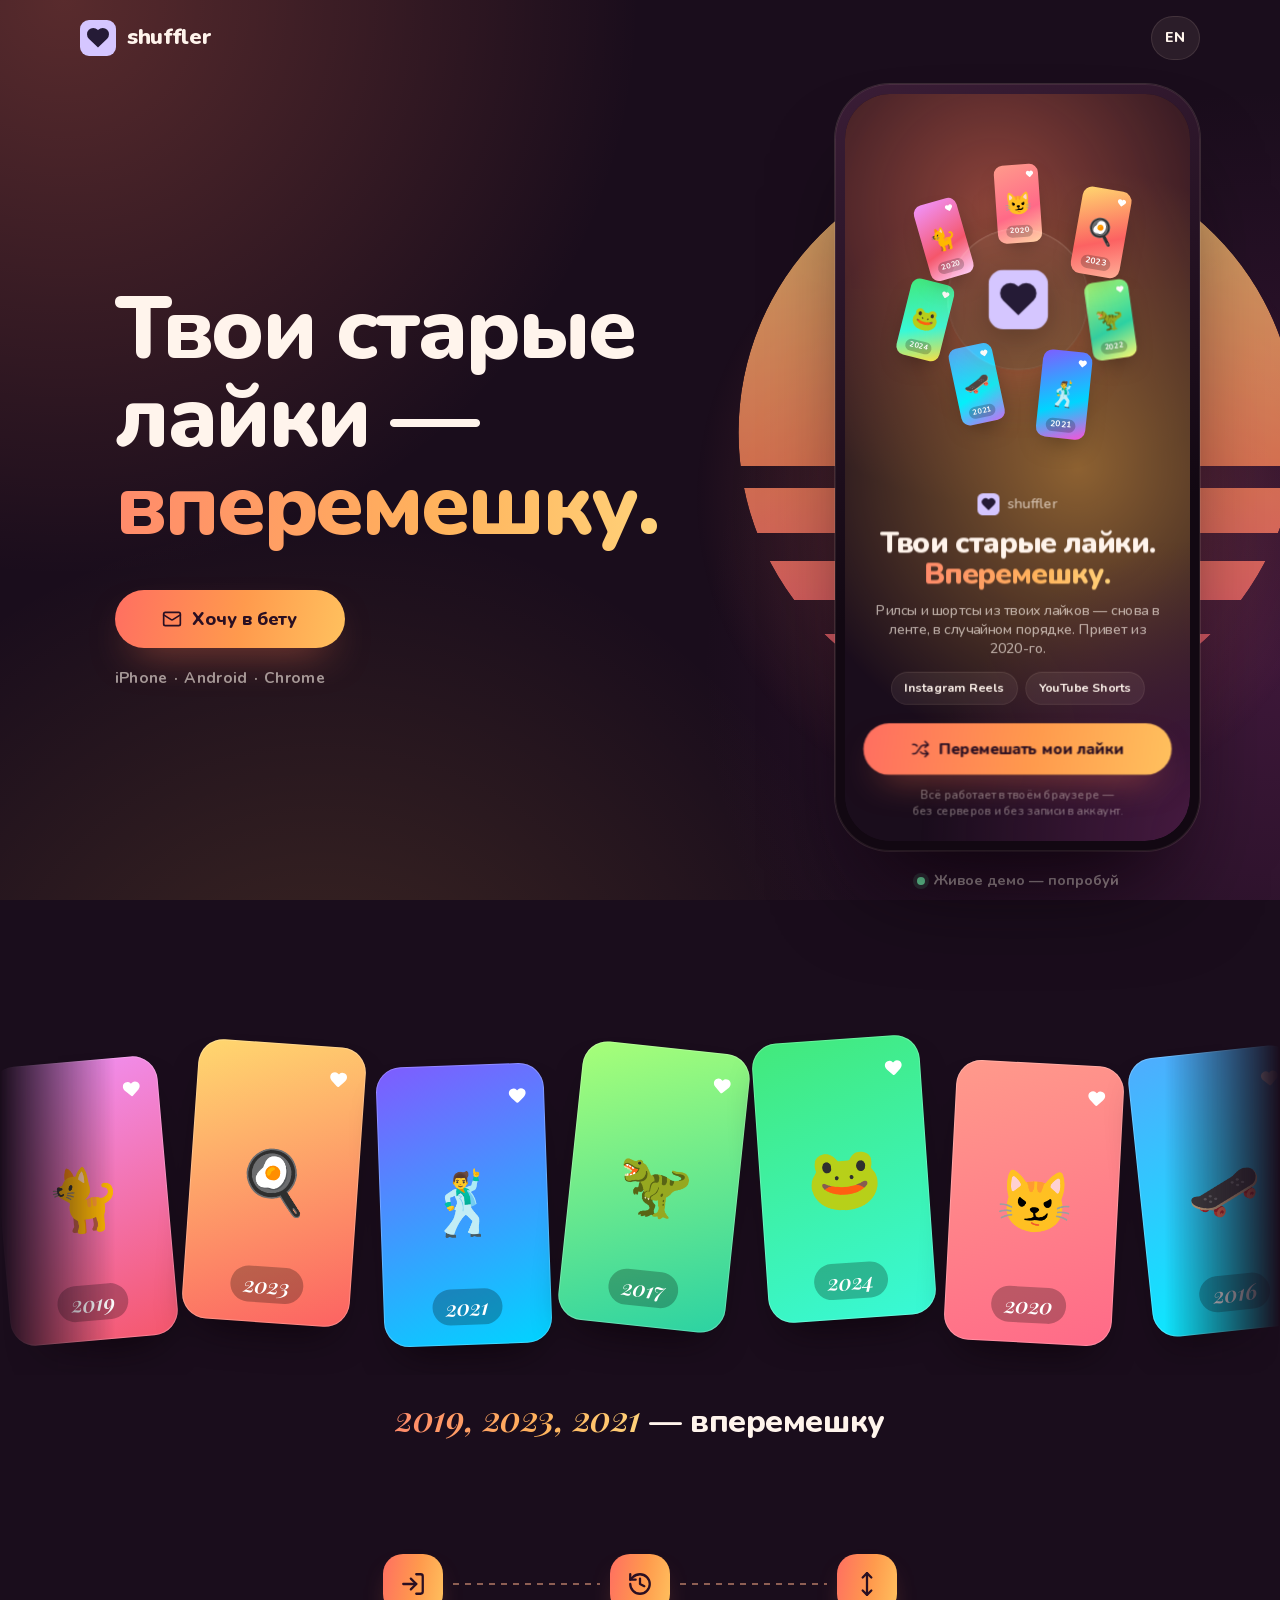
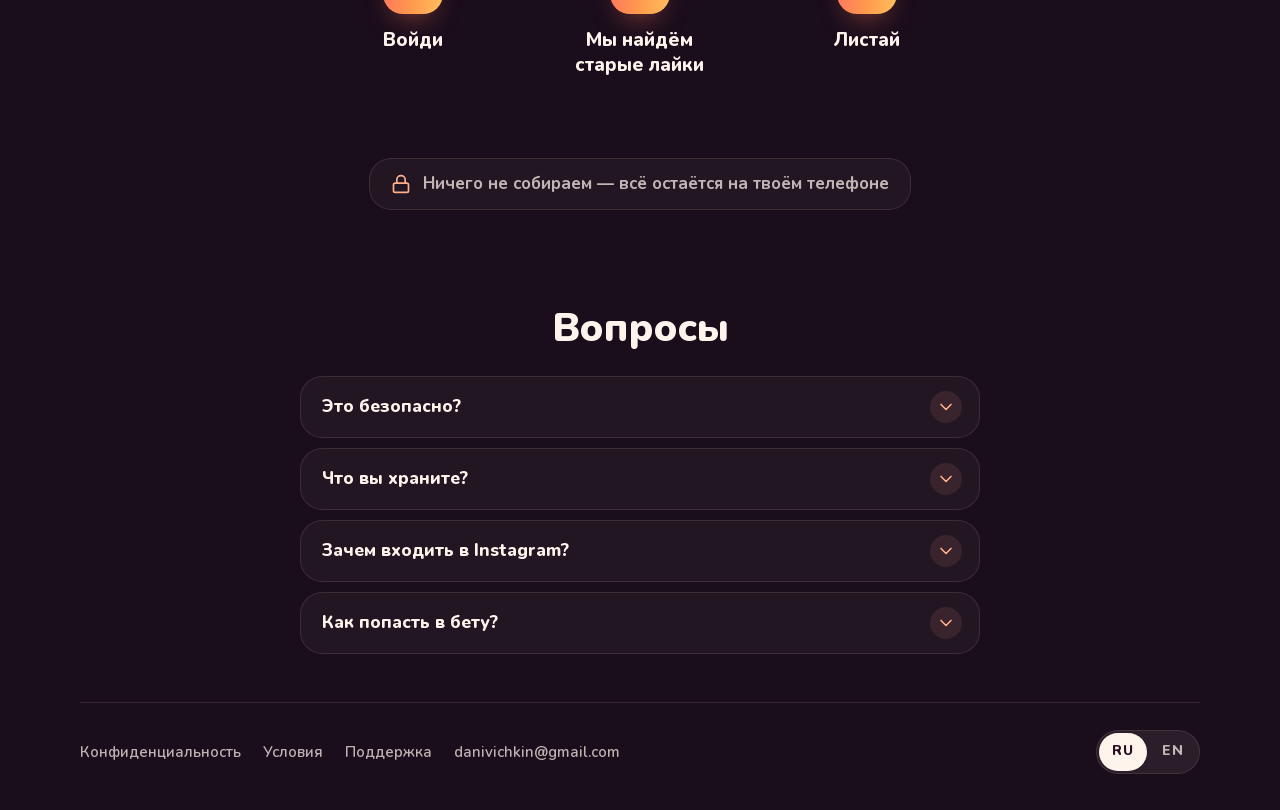
==== commit 1327d4b9: "Shorter landing with a years strip and FAQ" ====
--- a/index.html
+++ b/index.html
@@ -6,7 +6,7 @@
   <meta name="color-scheme" content="dark">
   <meta name="theme-color" content="#1a0d1c">
   <title>Shuffler — твои старые лайки, вперемешку</title>
-  <meta name="description" content="Shuffler возвращает рилсы и шортсы, которые ты когда-то лайкнул, — в одну спокойную ленту без повторов. Без рекламы и трекинга: библиотека живёт только на твоём устройстве.">
+  <meta name="description" content="Рилсы и шортсы, которые ты когда-то лайкнул, — вперемешку. Ничего не собираем: всё остаётся на твоём телефоне.">
   <link rel="canonical" href="https://pac1man.github.io/shuffler/">
   <link rel="alternate" hreflang="ru" href="https://pac1man.github.io/shuffler/">
   <link rel="alternate" hreflang="en" href="https://pac1man.github.io/shuffler/en/">
@@ -16,7 +16,7 @@
   <meta property="og:locale" content="ru_RU">
   <meta property="og:locale:alternate" content="en_US">
   <meta property="og:title" content="Shuffler — твои старые лайки, вперемешку">
-  <meta property="og:description" content="Рилсы и шортсы, которые ты когда-то лайкнул, — снова в одной спокойной ленте. Помнишь это?">
+  <meta property="og:description" content="Рилсы и шортсы, которые ты когда-то лайкнул, — вперемешку.">
   <meta property="og:url" content="https://pac1man.github.io/shuffler/">
   <meta property="og:image" content="https://pac1man.github.io/shuffler/assets/og-ru.jpg">
   <meta property="og:image:width" content="1200">
@@ -34,264 +34,105 @@
     <!-- Icons: Lucide (ISC License, see assets/LICENSE-lucide.txt). Logo: Shuffler. -->
     <symbol id="logo" viewBox="0 0 64 64"><rect width="64" height="64" rx="16" fill="#D5C6FF"/><path d="M32 49 15.7 33.2a11.1 11.1 0 0 1 0-15.7 11.1 11.1 0 0 1 15.7 0l.6.6.6-.6a11.1 11.1 0 0 1 15.7 15.7L32 49Z" fill="#251B36"/></symbol>
     <symbol id="i-heart" viewBox="0 0 24 24"><path d="M2 9.5a5.5 5.5 0 0 1 9.591-3.676.56.56 0 0 0 .818 0A5.49 5.49 0 0 1 22 9.5c0 2.29-1.5 4-3 5.5l-5.492 5.313a2 2 0 0 1-3 .019L5 15c-1.5-1.5-3-3.2-3-5.5"/></symbol>
+    <symbol id="i-chevron-down" viewBox="0 0 24 24"><path d="m6 9 6 6 6-6"/></symbol>
     <symbol id="i-mail" viewBox="0 0 24 24"><rect width="20" height="16" x="2" y="4" rx="2"/><path d="m22 7-8.97 5.7a1.94 1.94 0 0 1-2.06 0L2 7"/></symbol>
-    <symbol id="i-arrow-down" viewBox="0 0 24 24"><path d="M12 5v14"/><path d="m19 12-7 7-7-7"/></symbol>
-    <symbol id="i-arrow-right" viewBox="0 0 24 24"><path d="M5 12h14"/><path d="m12 5 7 7-7 7"/></symbol>
-    <symbol id="i-smartphone" viewBox="0 0 24 24"><rect width="14" height="20" x="5" y="2" rx="2" ry="2"/><path d="M12 18h.01"/></symbol>
-    <symbol id="i-monitor" viewBox="0 0 24 24"><rect width="20" height="14" x="2" y="3" rx="2"/><path d="M8 21h8"/><path d="M12 17v4"/></symbol>
-    <symbol id="i-shuffle" viewBox="0 0 24 24"><path d="m18 14 4 4-4 4"/><path d="m18 2 4 4-4 4"/><path d="M2 18h1.973a4 4 0 0 0 3.3-1.7l5.454-7.6a4 4 0 0 1 3.3-1.7H22"/><path d="M2 6h1.972a4 4 0 0 1 3.6 2.2"/><path d="M22 18h-6.041a4 4 0 0 1-3.3-1.8l-.359-.45"/></symbol>
-    <symbol id="i-move" viewBox="0 0 24 24"><path d="M12 2v20"/><path d="m8 18 4 4 4-4"/><path d="m8 6 4-4 4 4"/></symbol>
-    <symbol id="i-message" viewBox="0 0 24 24"><path d="M2.992 16.342a2 2 0 0 1 .094 1.167l-1.065 3.29a1 1 0 0 0 1.236 1.168l3.413-.998a2 2 0 0 1 1.099.092 10 10 0 1 0-4.777-4.719"/></symbol>
-    <symbol id="i-sliders" viewBox="0 0 24 24"><path d="M10 5H3"/><path d="M12 19H3"/><path d="M14 3v4"/><path d="M16 17v4"/><path d="M21 12h-9"/><path d="M21 19h-5"/><path d="M21 5h-7"/><path d="M8 10v4"/><path d="M8 12H3"/></symbol>
-    <symbol id="i-info" viewBox="0 0 24 24"><circle cx="12" cy="12" r="10"/><path d="M12 16v-4"/><path d="M12 8h.01"/></symbol>
     <symbol id="i-login" viewBox="0 0 24 24"><path d="m10 17 5-5-5-5"/><path d="M15 12H3"/><path d="M15 3h4a2 2 0 0 1 2 2v14a2 2 0 0 1-2 2h-4"/></symbol>
     <symbol id="i-history" viewBox="0 0 24 24"><path d="M3 12a9 9 0 1 0 9-9 9.75 9.75 0 0 0-6.74 2.74L3 8"/><path d="M3 3v5h5"/><path d="M12 7v5l4 2"/></symbol>
-    <symbol id="i-cloud-off" viewBox="0 0 24 24"><path d="m2 2 20 20"/><path d="M5.782 5.782A7 7 0 0 0 9 19h8.5a4.5 4.5 0 0 0 1.307-.193"/><path d="M21.532 16.5A4.5 4.5 0 0 0 17.5 10h-1.79A7.008 7.008 0 0 0 10 5.07"/></symbol>
-    <symbol id="i-eye-off" viewBox="0 0 24 24"><path d="M10.733 5.076a10.744 10.744 0 0 1 11.205 6.575 1 1 0 0 1 0 .696 10.747 10.747 0 0 1-1.444 2.49"/><path d="M14.084 14.158a3 3 0 0 1-4.242-4.242"/><path d="M17.479 17.499a10.75 10.75 0 0 1-15.417-5.151 1 1 0 0 1 0-.696 10.75 10.75 0 0 1 4.446-5.143"/><path d="m2 2 20 20"/></symbol>
-    <symbol id="i-external" viewBox="0 0 24 24"><path d="M15 3h6v6"/><path d="M10 14 21 3"/><path d="M18 13v6a2 2 0 0 1-2 2H5a2 2 0 0 1-2-2V8a2 2 0 0 1 2-2h6"/></symbol>
-    <symbol id="i-chevron-down" viewBox="0 0 24 24"><path d="m6 9 6 6 6-6"/></symbol>
+    <symbol id="i-move" viewBox="0 0 24 24"><path d="M12 2v20"/><path d="m8 18 4 4 4-4"/><path d="m8 6 4-4 4 4"/></symbol>
+    <symbol id="i-lock" viewBox="0 0 24 24"><rect width="18" height="11" x="3" y="11" rx="2" ry="2"/><path d="M7 11V7a5 5 0 0 1 10 0v4"/></symbol>
   </svg>
 
   <a class="skip" href="#main">К содержанию</a>
   <div class="ambient" aria-hidden="true"><i></i><i></i><i></i></div>
 
-  <header class="top">
-    <div class="wrap top-in">
-      <a class="brand" href="index.html" aria-label="Shuffler — на главную"><svg class="logo" viewBox="0 0 64 64" aria-hidden="true"><use href="#logo"/></svg>shuffler</a>
-      <nav class="top-nav" aria-label="Разделы">
-        <a href="#demo">Превью</a>
-        <a href="#how">Как это работает</a>
-        <a href="#privacy">Приватность</a>
-        <a href="#faq">Вопросы</a>
-      </nav>
-      <div class="top-actions">
-        <a class="lang" href="en/index.html" hreflang="en" lang="en" aria-label="EN — English version">EN</a>
-        <a class="btn btn-primary top-cta" href="mailto:danivichkin@gmail.com?subject=Shuffler%20beta">Хочу в бету</a>
-      </div>
-    </div>
+  <header class="top wrap">
+    <a class="brand" href="index.html" aria-label="Shuffler — на главную"><svg class="logo" viewBox="0 0 64 64" aria-hidden="true"><use href="#logo"/></svg>shuffler</a>
+    <a class="lang" href="en/index.html" hreflang="en" lang="en" aria-label="English version">EN</a>
   </header>
 
   <main id="main">
-    <!-- ============================== HERO ============================== -->
-    <section class="hero" aria-labelledby="hero-title">
-      <div class="wrap hero-grid">
-        <div class="hero-copy">
-          <p class="kicker">помнишь это?</p>
-          <h1 id="hero-title">Твои старые лайки. <span class="grad">Вперемешку.</span></h1>
-          <p class="hero-sub">Рилсы и шортсы, которые ты когда-то лайкнул, — снова в одной спокойной ленте. Только твои лайки, в случайном порядке и без повторов.</p>
-          <div class="hero-ctas">
-            <a class="btn btn-primary" href="mailto:danivichkin@gmail.com?subject=Shuffler%20beta"><svg class="ic" aria-hidden="true"><use href="#i-mail"/></svg>Хочу в бету</a>
-            <a class="btn btn-ghost" href="#demo"><svg class="ic" aria-hidden="true"><use href="#i-arrow-down"/></svg>Посмотреть превью</a>
-          </div>
-          <div class="platforms">
-            <span class="platforms-label" id="platforms-label">Где работает</span>
-            <ul class="chips" aria-labelledby="platforms-label">
-              <li class="chip"><svg class="ic" aria-hidden="true"><use href="#i-smartphone"/></svg>iPhone <small>бета в TestFlight</small></li>
-              <li class="chip"><svg class="ic" aria-hidden="true"><use href="#i-smartphone"/></svg>Android</li>
-              <li class="chip"><svg class="ic" aria-hidden="true"><use href="#i-monitor"/></svg>Chrome <small>расширение</small></li>
-            </ul>
+    <section class="hero wrap" aria-labelledby="hero-title">
+      <div class="hero-copy">
+        <h1 id="hero-title">Твои старые лайки — <span class="grad">вперемешку.</span></h1>
+        <a class="btn btn-primary" href="mailto:danivichkin@gmail.com?subject=Shuffler%20beta"><svg class="ic" aria-hidden="true"><use href="#i-mail"/></svg>Хочу в бету</a>
+        <p class="platforms">iPhone · Android · Chrome</p>
+      </div>
+
+      <figure class="phone-stage">
+        <div class="sun-glow" aria-hidden="true"></div>
+        <div class="sun" aria-hidden="true"></div>
+        <div class="phone">
+          <div class="phone-screen">
+            <iframe src="preview/index.html?embed=1" title="Живое демо Shuffler" referrerpolicy="no-referrer"></iframe>
           </div>
         </div>
+        <figcaption class="phone-caption">Живое демо — попробуй</figcaption>
+      </figure>
+    </section>
 
-        <div class="hero-art" aria-hidden="true">
-          <div class="sun-glow"></div>
-          <div class="sun"></div>
-          <div class="horizon"></div>
-          <div class="pc pc-1"><div class="pc-in" style="--c1:#f093fb;--c2:#f5576c;--c3:#ffd1ff"><span class="pc-h"><svg viewBox="0 0 24 24"><use href="#i-heart"/></svg></span><span class="pc-e">🐈</span><span class="pc-y">2019</span></div></div>
-          <div class="pc pc-2"><div class="pc-in" style="--c1:#7f5cff;--c2:#00d4ff;--c3:#ff4fd8"><span class="pc-h"><svg viewBox="0 0 24 24"><use href="#i-heart"/></svg></span><span class="pc-e">🕺</span><span class="pc-y">2021</span></div></div>
-          <div class="pc pc-3"><div class="pc-in" style="--c1:#ffd86f;--c2:#fc6262;--c3:#ffb199"><span class="pc-h"><svg viewBox="0 0 24 24"><use href="#i-heart"/></svg></span><span class="pc-e">🍳</span><span class="pc-y">2023</span></div></div>
-          <svg class="hero-logo" viewBox="0 0 64 64"><use href="#logo"/></svg>
-          <p class="liked"><svg viewBox="0 0 24 24"><use href="#i-heart"/></svg>Лайкнуто в <i>2019</i></p>
+    <section class="years" aria-label="Лайки из разных лет вперемешку">
+      <div class="strip" aria-hidden="true">
+        <div class="strip-track">
+          <ul class="strip-set">
+            <li class="rc" style="--c1:#f093fb;--c2:#f5576c;--r:-5deg;--y:10px"><span class="rc-e">🐈</span><svg class="rc-h" viewBox="0 0 24 24"><use href="#i-heart"/></svg><b class="rc-y">2019</b></li>
+            <li class="rc" style="--c1:#ffd86f;--c2:#fc6262;--r:4deg;--y:-8px"><span class="rc-e">🍳</span><svg class="rc-h" viewBox="0 0 24 24"><use href="#i-heart"/></svg><b class="rc-y">2023</b></li>
+            <li class="rc" style="--c1:#7f5cff;--c2:#00d4ff;--r:-2deg;--y:14px"><span class="rc-e">🕺</span><svg class="rc-h" viewBox="0 0 24 24"><use href="#i-heart"/></svg><b class="rc-y">2021</b></li>
+            <li class="rc" style="--c1:#a8ff78;--c2:#2bd2a3;--r:6deg;--y:-4px"><span class="rc-e">🦖</span><svg class="rc-h" viewBox="0 0 24 24"><use href="#i-heart"/></svg><b class="rc-y">2017</b></li>
+            <li class="rc" style="--c1:#43e97b;--c2:#38f9d7;--r:-4deg;--y:-12px"><span class="rc-e">🐸</span><svg class="rc-h" viewBox="0 0 24 24"><use href="#i-heart"/></svg><b class="rc-y">2024</b></li>
+            <li class="rc" style="--c1:#ff9a8b;--c2:#ff6a88;--r:3deg;--y:12px"><span class="rc-e">😼</span><svg class="rc-h" viewBox="0 0 24 24"><use href="#i-heart"/></svg><b class="rc-y">2020</b></li>
+            <li class="rc" style="--c1:#4facfe;--c2:#00f2fe;--r:-6deg;--y:0px"><span class="rc-e">🛹</span><svg class="rc-h" viewBox="0 0 24 24"><use href="#i-heart"/></svg><b class="rc-y">2016</b></li>
+            <li class="rc" style="--c1:#a18cd1;--c2:#fbc2eb;--r:2deg;--y:-10px"><span class="rc-e">🎧</span><svg class="rc-h" viewBox="0 0 24 24"><use href="#i-heart"/></svg><b class="rc-y">2022</b></li>
+            <li class="rc" style="--c1:#66a6ff;--c2:#89f7fe;--r:-3deg;--y:8px"><span class="rc-e">🌊</span><svg class="rc-h" viewBox="0 0 24 24"><use href="#i-heart"/></svg><b class="rc-y">2025</b></li>
+            <li class="rc" style="--c1:#f6d365;--c2:#fda085;--r:5deg;--y:-6px"><span class="rc-e">🍕</span><svg class="rc-h" viewBox="0 0 24 24"><use href="#i-heart"/></svg><b class="rc-y">2018</b></li>
+          </ul>
+          <ul class="strip-set">
+            <li class="rc" style="--c1:#f093fb;--c2:#f5576c;--r:-5deg;--y:10px"><span class="rc-e">🐈</span><svg class="rc-h" viewBox="0 0 24 24"><use href="#i-heart"/></svg><b class="rc-y">2019</b></li>
+            <li class="rc" style="--c1:#ffd86f;--c2:#fc6262;--r:4deg;--y:-8px"><span class="rc-e">🍳</span><svg class="rc-h" viewBox="0 0 24 24"><use href="#i-heart"/></svg><b class="rc-y">2023</b></li>
+            <li class="rc" style="--c1:#7f5cff;--c2:#00d4ff;--r:-2deg;--y:14px"><span class="rc-e">🕺</span><svg class="rc-h" viewBox="0 0 24 24"><use href="#i-heart"/></svg><b class="rc-y">2021</b></li>
+            <li class="rc" style="--c1:#a8ff78;--c2:#2bd2a3;--r:6deg;--y:-4px"><span class="rc-e">🦖</span><svg class="rc-h" viewBox="0 0 24 24"><use href="#i-heart"/></svg><b class="rc-y">2017</b></li>
+            <li class="rc" style="--c1:#43e97b;--c2:#38f9d7;--r:-4deg;--y:-12px"><span class="rc-e">🐸</span><svg class="rc-h" viewBox="0 0 24 24"><use href="#i-heart"/></svg><b class="rc-y">2024</b></li>
+            <li class="rc" style="--c1:#ff9a8b;--c2:#ff6a88;--r:3deg;--y:12px"><span class="rc-e">😼</span><svg class="rc-h" viewBox="0 0 24 24"><use href="#i-heart"/></svg><b class="rc-y">2020</b></li>
+            <li class="rc" style="--c1:#4facfe;--c2:#00f2fe;--r:-6deg;--y:0px"><span class="rc-e">🛹</span><svg class="rc-h" viewBox="0 0 24 24"><use href="#i-heart"/></svg><b class="rc-y">2016</b></li>
+            <li class="rc" style="--c1:#a18cd1;--c2:#fbc2eb;--r:2deg;--y:-10px"><span class="rc-e">🎧</span><svg class="rc-h" viewBox="0 0 24 24"><use href="#i-heart"/></svg><b class="rc-y">2022</b></li>
+            <li class="rc" style="--c1:#66a6ff;--c2:#89f7fe;--r:-3deg;--y:8px"><span class="rc-e">🌊</span><svg class="rc-h" viewBox="0 0 24 24"><use href="#i-heart"/></svg><b class="rc-y">2025</b></li>
+            <li class="rc" style="--c1:#f6d365;--c2:#fda085;--r:5deg;--y:-6px"><span class="rc-e">🍕</span><svg class="rc-h" viewBox="0 0 24 24"><use href="#i-heart"/></svg><b class="rc-y">2018</b></li>
+          </ul>
         </div>
       </div>
+      <p class="years-cap wrap"><span class="yrs">2019, 2023, 2021</span> — вперемешку</p>
     </section>
 
-    <!-- ============================ PREVIEW ============================= -->
-    <section class="section" id="preview" aria-labelledby="preview-title">
-      <div class="wrap preview-grid">
-        <div class="preview-head reveal">
-          <p class="kicker">живое демо</p>
-          <h2 class="h2" id="preview-title">Полистай прямо здесь</h2>
-          <p class="lead">Это интерактивный макет приложения: тот же дизайн и те же жесты — только ролики выдуманные.</p>
-        </div>
-        <figure class="phone-stage" id="demo">
-          <div class="phone">
-            <div class="phone-screen">
-              <iframe src="preview/index.html?embed=1" title="Интерактивное демо Shuffler" loading="lazy" referrerpolicy="no-referrer"></iframe>
-            </div>
-          </div>
-          <figcaption class="phone-caption">Демо на русском · данные вымышленные</figcaption>
-        </figure>
-        <div class="preview-more reveal">
-          <ul class="tips">
-            <li><span class="tip-ic"><svg class="ic" aria-hidden="true"><use href="#i-shuffle"/></svg></span>Нажми «Перемешать мои лайки»</li>
-            <li><span class="tip-ic"><svg class="ic" aria-hidden="true"><use href="#i-move"/></svg></span>Свайп или колесо мыши — следующий ролик</li>
-            <li><span class="tip-ic"><svg class="ic" aria-hidden="true"><use href="#i-heart"/></svg></span>Двойной тап — лайк</li>
-            <li><span class="tip-ic"><svg class="ic" aria-hidden="true"><use href="#i-sliders"/></svg></span>Комментарии и настройки — как в приложении</li>
-          </ul>
-          <p class="note"><svg class="ic" aria-hidden="true"><use href="#i-info"/></svg><span>Всё в демо вымышлено: градиенты вместо видео, эмодзи и придуманные подписи, имена и комментарии. Настоящие ролики появятся только в приложении — из твоих лайков.</span></p>
-          <a class="text-link" href="preview/index.html">Открыть демо на весь экран<svg class="ic" aria-hidden="true"><use href="#i-arrow-right"/></svg></a>
-        </div>
-      </div>
+    <section class="wrap how" aria-label="Как это работает">
+      <ol class="steps">
+        <li><span class="step-ic"><svg class="ic" aria-hidden="true"><use href="#i-login"/></svg></span>Войди</li>
+        <li><span class="step-ic"><svg class="ic" aria-hidden="true"><use href="#i-history"/></svg></span>Мы найдём старые лайки</li>
+        <li><span class="step-ic"><svg class="ic" aria-hidden="true"><use href="#i-move"/></svg></span>Листай</li>
+      </ol>
+      <p class="privacy"><svg class="ic" aria-hidden="true"><use href="#i-lock"/></svg>Ничего не собираем — всё остаётся на твоём телефоне</p>
     </section>
 
-    <!-- ========================== HOW IT WORKS ========================== -->
-    <section class="section" id="how" aria-labelledby="how-title">
-      <div class="wrap">
-        <div class="reveal">
-          <p class="kicker">три шага</p>
-          <h2 class="h2" id="how-title">Как это работает</h2>
-        </div>
-        <ol class="steps">
-          <li class="step reveal">
-            <span class="step-n" aria-hidden="true">1</span>
-            <span class="step-ic"><svg class="ic" aria-hidden="true"><use href="#i-login"/></svg></span>
-            <h3>Входишь на странице самой платформы</h3>
-            <p>Instagram или Google показывают свою обычную страницу входа, а в Chrome подойдёт вход, уже выполненный в браузере. Пароль вводится только там — Shuffler его не видит.</p>
-          </li>
-          <li class="step reveal">
-            <span class="step-n" aria-hidden="true">2</span>
-            <span class="step-ic"><svg class="ic" aria-hidden="true"><use href="#i-history"/></svg></span>
-            <h3>Мы находим твои старые лайки</h3>
-            <p>Shuffler собирает список рилсов и шортсов, которые тебе понравились, — прямо на твоём устройстве.</p>
-          </li>
-          <li class="step reveal">
-            <span class="step-n" aria-hidden="true">3</span>
-            <span class="step-ic"><svg class="ic" aria-hidden="true"><use href="#i-shuffle"/></svg></span>
-            <h3>Листаешь — без повторов</h3>
-            <p>Случайный порядок, и ни один ролик не повторится, пока не закончится круг. Потом — новый круг, уже в другом порядке.</p>
-          </li>
-        </ol>
-      </div>
-    </section>
-
-    <!-- ======================= NOSTALGIA BY YEARS ======================= -->
-    <section class="section" id="years" aria-labelledby="years-title">
-      <div class="wrap">
-        <div class="reveal">
-          <p class="kicker">ностальгия по годам</p>
-          <h2 class="h2" id="years-title">Сначала — самое давнее</h2>
-          <p class="lead">Лента начинается с лайков, которые ты поставил годы назад: первые мемы, звук того самого лета, кот, который всё ещё ждёт автобус. Свежие тоже будут — просто чуть позже.</p>
-        </div>
-        <ol class="years reveal" aria-label="Порядок ленты: от старых лайков к новым">
-          <li class="yr-card is-first"><span class="yr-art" style="--c1:#f093fb;--c2:#f5576c" aria-hidden="true">🐈<span class="yr-tag">сначала</span></span><b>2019</b></li>
-          <li class="yr-card"><span class="yr-art" style="--c1:#ff9a8b;--c2:#ff6a88" aria-hidden="true">😼</span><b>2020</b></li>
-          <li class="yr-card"><span class="yr-art" style="--c1:#7f5cff;--c2:#00d4ff;opacity:.92" aria-hidden="true">🕺</span><b>2021</b></li>
-          <li class="yr-card"><span class="yr-art" style="--c1:#a8ff78;--c2:#2bd2a3;opacity:.84" aria-hidden="true">🦖</span><b>2022</b></li>
-          <li class="yr-card"><span class="yr-art" style="--c1:#ffd86f;--c2:#fc6262;opacity:.74" aria-hidden="true">🍳</span><b>2023</b></li>
-          <li class="yr-card"><span class="yr-art" style="--c1:#43e97b;--c2:#38f9d7;opacity:.64" aria-hidden="true">🐸</span><b>2024</b></li>
-          <li class="yr-card"><span class="yr-art" style="--c1:#4facfe;--c2:#00f2fe;opacity:.54" aria-hidden="true">🛹</span><b>2025</b></li>
-          <li class="yr-card"><span class="yr-art" style="--c1:#a18cd1;--c2:#fbc2eb;opacity:.44" aria-hidden="true">🎧</span><b>2026</b></li>
-        </ol>
-        <p class="years-axis" aria-hidden="true"><span>старше</span><span></span><span>новее</span></p>
-        <div class="years-foot reveal">
-          <p class="liked"><svg viewBox="0 0 24 24" aria-hidden="true"><use href="#i-heart"/></svg>Лайкнуто в <i>2019</i></p>
-          <p>На каждом ролике — год, когда он тебе понравился.</p>
-        </div>
-      </div>
-    </section>
-
-    <!-- ============================ PRIVACY ============================= -->
-    <section class="section" id="privacy" aria-labelledby="privacy-title">
-      <div class="wrap">
-        <div class="privacy-card reveal">
-          <div>
-            <p class="kicker">приватность</p>
-            <h2 class="h2" id="privacy-title">Всё остаётся у тебя</h2>
-            <p class="lead">Shuffler — не соцсеть и не сервис с аккаунтом. Это спокойный способ пересмотреть то, что тебе уже понравилось.</p>
-            <a class="text-link" href="ru/privacy.html">Политика конфиденциальности<svg class="ic" aria-hidden="true"><use href="#i-arrow-right"/></svg></a>
-          </div>
-          <ul class="facts">
-            <li class="fact"><span class="fact-ic"><svg class="ic" aria-hidden="true"><use href="#i-smartphone"/></svg></span><b>Библиотека — только на устройстве</b><span>Список лайков, история просмотров и настройки хранятся у тебя, а не у нас.</span></li>
-            <li class="fact"><span class="fact-ic"><svg class="ic" aria-hidden="true"><use href="#i-cloud-off"/></svg></span><b>Без наших серверов</b><span>Shuffler не отправляет нам твои данные — нам просто некуда их складывать.</span></li>
-            <li class="fact"><span class="fact-ic"><svg class="ic" aria-hidden="true"><use href="#i-eye-off"/></svg></span><b>Без рекламы и трекинга</b><span>Ни баннеров, ни аналитики, ни чужих пикселей — ни в приложении, ни на этом сайте.</span></li>
-            <li class="fact"><span class="fact-ic"><svg class="ic" aria-hidden="true"><use href="#i-external"/></svg></span><b>Каждое видео ведёт на оригинал</b><span>Shuffler ничего не скачивает: ролик играет с платформы, где он опубликован, и открывается там одним тапом.</span></li>
-          </ul>
-        </div>
-        <p class="indie reveal"><svg class="ic" aria-hidden="true"><use href="#i-info"/></svg><span><b>Shuffler — независимый проект.</b> Он не связан с Meta, Instagram, Google или YouTube, не спонсируется и не одобрен ими. Названия платформ упоминаются только затем, чтобы объяснить, откуда берутся твои лайки; это товарные знаки их владельцев.</span></p>
-      </div>
-    </section>
-
-    <!-- ============================== FAQ =============================== -->
-    <section class="section" id="faq" aria-labelledby="faq-title">
-      <div class="wrap faq-grid">
-        <div class="reveal">
-          <p class="kicker">вопросы</p>
-          <h2 class="h2" id="faq-title">Коротко о главном</h2>
-          <p class="lead">Не нашёл ответа — напиши на <a href="mailto:danivichkin@gmail.com">danivichkin@gmail.com</a>.</p>
-        </div>
-        <div class="faq-list reveal">
-          <details name="faq">
-            <summary>Это безопасно?<svg class="ic" aria-hidden="true"><use href="#i-chevron-down"/></svg></summary>
-            <div class="faq-a"><p>Вход происходит на официальной странице Instagram или Google, поэтому Shuffler не видит и не хранит твой пароль. Приложение читает список твоих лайков и ничего не публикует и не меняет в аккаунте без твоего явного действия.</p></div>
-          </details>
-          <details name="faq">
-            <summary>Что вы храните?<svg class="ic" aria-hidden="true"><use href="#i-chevron-down"/></svg></summary>
-            <div class="faq-a"><p>У себя — ничего: серверов у Shuffler нет. Библиотека лайков, отметки о просмотренном и настройки живут только на твоём устройстве и удаляются вместе с приложением или расширением.</p><p>Подробности — в <a href="ru/privacy.html">политике конфиденциальности</a>.</p></div>
-          </details>
-          <details name="faq">
-            <summary>Зачем входить в аккаунт?<svg class="ic" aria-hidden="true"><use href="#i-chevron-down"/></svg></summary>
-            <div class="faq-a"><p>Твои лайки видны только тебе. Чтобы их найти, Shuffler открывает их от твоего имени — так же, как это делает сама платформа. Без входа список лайков просто недоступен.</p></div>
-          </details>
-          <details name="faq">
-            <summary>Какие платформы поддерживаются?<svg class="ic" aria-hidden="true"><use href="#i-chevron-down"/></svg></summary>
-            <div class="faq-a"><p>Лайки из Instagram Reels и YouTube Shorts. Сам Shuffler работает на iPhone (бета в TestFlight), на Android и как расширение для Chrome.</p></div>
-          </details>
-          <details name="faq">
-            <summary>Как сообщить о проблеме?<svg class="ic" aria-hidden="true"><use href="#i-chevron-down"/></svg></summary>
-            <div class="faq-a"><p>В приложении: «Настройки» → «Сообщить о проблеме». Или напиши на <a href="mailto:danivichkin@gmail.com?subject=Shuffler">danivichkin@gmail.com</a>. Подробнее — на <a href="ru/support.html">странице поддержки</a>.</p></div>
-          </details>
-        </div>
-      </div>
-    </section>
-
-    <!-- ============================= OUTRO ============================== -->
-    <section class="outro" aria-labelledby="outro-title">
-      <div class="wrap reveal">
-        <svg class="logo" viewBox="0 0 64 64" aria-hidden="true"><use href="#logo"/></svg>
-        <h2 class="outro-q grad" id="outro-title">Помнишь это?</h2>
-        <p>Shuffler сейчас в бете. Напиши — пришлём приглашение для iPhone, Android или Chrome.</p>
-        <a class="btn btn-primary" href="mailto:danivichkin@gmail.com?subject=Shuffler%20beta"><svg class="ic" aria-hidden="true"><use href="#i-mail"/></svg>Хочу в бету</a>
+    <section class="faq wrap" aria-labelledby="faq-title">
+      <h2 class="faq-title" id="faq-title">Вопросы</h2>
+      <div class="faq-list">
+        <details name="faq"><summary>Это безопасно?<svg class="ic" aria-hidden="true"><use href="#i-chevron-down"/></svg></summary><p>Вход — на официальной странице Instagram или Google. Пароль Shuffler не видит.</p></details>
+        <details name="faq"><summary>Что вы храните?<svg class="ic" aria-hidden="true"><use href="#i-chevron-down"/></svg></summary><p>Ничего: лайки, история и настройки остаются на твоём телефоне. Подробнее — в <a href="ru/privacy.html">политике</a>.</p></details>
+        <details name="faq"><summary>Зачем входить в Instagram?<svg class="ic" aria-hidden="true"><use href="#i-chevron-down"/></svg></summary><p>Список лайков виден только тебе — без входа его не открыть.</p></details>
+        <details name="faq"><summary>Как попасть в бету?<svg class="ic" aria-hidden="true"><use href="#i-chevron-down"/></svg></summary><p>Напиши на <a href="mailto:danivichkin@gmail.com?subject=Shuffler%20beta">danivichkin@gmail.com</a> — пришлём приглашение для iPhone, Android или Chrome.</p></details>
       </div>
     </section>
   </main>
 
-  <footer class="foot">
-    <div class="wrap">
-      <div class="foot-grid">
-        <div class="foot-brand">
-          <a class="brand" href="index.html"><svg class="logo" viewBox="0 0 64 64" aria-hidden="true"><use href="#logo"/></svg>shuffler</a>
-          <p>Твои старые лайки. Вперемешку.</p>
-        </div>
-        <nav aria-labelledby="foot-docs">
-          <h2 id="foot-docs">Документы</h2>
-          <ul>
-            <li><a href="ru/privacy.html">Конфиденциальность</a></li>
-            <li><a href="ru/terms.html">Условия использования</a></li>
-            <li><a href="ru/support.html">Поддержка</a></li>
-          </ul>
-        </nav>
-        <nav aria-labelledby="foot-en" lang="en">
-          <h2 id="foot-en">In English</h2>
-          <ul>
-            <li><a href="en/privacy.html" hreflang="en">Privacy Policy</a></li>
-            <li><a href="en/terms.html" hreflang="en">Terms of Use</a></li>
-            <li><a href="en/support.html" hreflang="en">Support</a></li>
-          </ul>
-        </nav>
-        <div>
-          <h2>Связь</h2>
-          <ul>
-            <li><a href="mailto:danivichkin@gmail.com">danivichkin@gmail.com</a></li>
-            <li><a href="en/index.html" hreflang="en" lang="en">English version</a></li>
-          </ul>
-        </div>
-      </div>
-      <div class="foot-bottom">
-        <span>© 2026 Shuffler</span>
-        <span>Не связан с Meta, Instagram, Google и YouTube.</span>
-      </div>
-    </div>
+  <footer class="foot wrap">
+    <nav class="foot-links" aria-label="Документы и связь">
+      <a href="ru/privacy.html">Конфиденциальность</a>
+      <a href="ru/terms.html">Условия</a>
+      <a href="ru/support.html">Поддержка</a>
+      <a href="mailto:danivichkin@gmail.com">danivichkin@gmail.com</a>
+    </nav>
+    <nav class="langs" aria-label="Язык">
+      <span aria-current="page">RU</span>
+      <a href="en/index.html" hreflang="en" lang="en">EN</a>
+    </nav>
   </footer>
 </body>
 </html>
--- a/assets/landing.css
+++ b/assets/landing.css
@@ -4,38 +4,30 @@
 :root {
   color-scheme: dark;
   --bg: #1a0d1c;
-  --bg-deep: #130914;
   --ink: #fff4ec;
   --ink-2: rgb(255 244 236 / .72);
   --ink-3: rgb(255 244 236 / .58);
   --line: rgb(255 225 205 / .11);
-  --line-2: rgb(255 225 205 / .18);
   --surface: rgb(255 225 205 / .045);
   --surface-2: rgb(255 225 205 / .08);
   --accent: #ffb08a;
-  --accent-2: #ffc15e;
-  --coral: #ff7a59;
-  --heart: #ff5470;
   --grad-text: linear-gradient(95deg, #ff8a6b, #ffb35c 60%, #ffd27a);
   --cta-bg: linear-gradient(100deg, #ff6f61 0%, #ff9a4d 55%, #ffc15e 100%);
   --cta-ink: #2a0f22;
   --cta-shadow: 0 18px 40px -18px rgb(255 120 80 / .65);
-  --logo-bg: #d5c6ff;
-  --logo-heart: #251b36;
   --font: "Nunito", -apple-system, BlinkMacSystemFont, "Segoe UI", system-ui, sans-serif;
   --font-serif: "Playfair Display", "Iowan Old Style", Georgia, "Times New Roman", serif;
   --font-emoji: "Apple Color Emoji", "Segoe UI Emoji", "Noto Color Emoji", sans-serif;
+  --heart: #ff5470;
   --ease-out: cubic-bezier(.2, .8, .2, 1);
   --gutter: 16px;
-  --wrap: 1160px;
-  --r-card: 28px;
+  --wrap: 1120px;
 }
 @media (min-width: 600px) { :root { --gutter: 24px; } }
 @media (min-width: 1000px) { :root { --gutter: 40px; } }
 
 *, *::before, *::after { box-sizing: border-box; }
 html { -webkit-text-size-adjust: 100%; text-size-adjust: 100%; }
-@media (prefers-reduced-motion: no-preference) { html { scroll-behavior: smooth; } }
 body {
   margin: 0;
   min-width: 320px;
@@ -44,16 +36,14 @@
   font: 500 17px/1.6 var(--font);
   -webkit-font-smoothing: antialiased;
   -moz-osx-font-smoothing: grayscale;
-  text-rendering: optimizeLegibility;
-}
-img, svg { display: block; max-width: 100%; }
+}
+main { overflow-x: clip; }   /* the sun and its glow may bleed past the gutters; never the page */
+svg { display: block; max-width: 100%; }
 a { color: inherit; }
 p { margin: 0; }
-h1, h2, h3 { margin: 0; text-wrap: balance; }
-p, li, dd { text-wrap: pretty; }
+h1, h2 { margin: 0; text-wrap: balance; }
 :focus-visible { outline: 2px solid var(--accent); outline-offset: 3px; border-radius: 6px; }
 ::selection { background: rgb(255 138 92 / .4); color: #fff; }
-.sr-only { position: absolute; width: 1px; height: 1px; margin: -1px; padding: 0; overflow: hidden; clip-path: inset(50%); white-space: nowrap; border: 0; }
 .skip {
   position: absolute; left: 12px; top: -60px; z-index: 50;
   padding: 10px 16px; border-radius: 12px;
@@ -62,17 +52,12 @@
 .skip:focus { top: 12px; }
 
 .ic { width: 20px; height: 20px; flex: none; fill: none; stroke: currentColor; stroke-width: 2; stroke-linecap: round; stroke-linejoin: round; }
-.logo { flex: none; }
+.grad { background: var(--grad-text); -webkit-background-clip: text; background-clip: text; color: transparent; }
+.wrap { width: 100%; max-width: calc(var(--wrap) + 2 * var(--gutter)); margin-inline: auto; padding-inline: var(--gutter); }
 
 /* ---------- ambient sunset glow behind everything ---------- */
 .ambient { position: fixed; inset: 0; z-index: -1; overflow: hidden; pointer-events: none; background: var(--bg); }
-.ambient i {
-  position: absolute;
-  width: 90vmax;
-  aspect-ratio: 1;
-  border-radius: 50%;
-  opacity: .5;
-}
+.ambient i { position: absolute; width: 90vmax; aspect-ratio: 1; border-radius: 50%; opacity: .5; }
 .ambient i:nth-child(1) { left: -40vmax; top: -45vmax; background: radial-gradient(closest-side, rgb(255 122 89 / .55), transparent); }
 .ambient i:nth-child(2) { right: -45vmax; top: 10vh; background: radial-gradient(closest-side, rgb(122 42 107 / .75), transparent); }
 .ambient i:nth-child(3) { left: -20vmax; bottom: -60vmax; background: radial-gradient(closest-side, rgb(255 181 71 / .32), transparent); }
@@ -83,269 +68,90 @@
 }
 @keyframes drift { to { translate: 6vmax 4vmax; scale: 1.08; } }
 
-.wrap { width: 100%; max-width: calc(var(--wrap) + 2 * var(--gutter)); margin-inline: auto; padding-inline: var(--gutter); }
-
-/* ---------- header ---------- */
-.top {
-  position: sticky;
-  top: 0;
-  z-index: 20;
-  background: rgb(26 13 28 / .72);
-  -webkit-backdrop-filter: blur(16px) saturate(1.3);
-  backdrop-filter: blur(16px) saturate(1.3);
-  border-bottom: 1px solid transparent;
-  transition: border-color .3s;
-}
-.top-in { display: flex; align-items: center; gap: 16px; height: 64px; }
-.brand { display: inline-flex; align-items: center; gap: 10px; text-decoration: none; font-weight: 800; font-size: 19px; letter-spacing: -.01em; }
-.brand .logo { width: 30px; height: 30px; }
-.top-nav { display: none; margin-left: auto; gap: 4px; }
-.top-nav a { padding: 8px 12px; border-radius: 99px; color: var(--ink-2); text-decoration: none; font-weight: 700; font-size: 15px; transition: color .2s, background-color .2s; }
-.top-nav a:hover { color: var(--ink); background: var(--surface-2); }
-.top-actions { margin-left: auto; display: flex; align-items: center; gap: 8px; }
-.top-nav + .top-actions { margin-left: 8px; }
+/* ---------- top bar: name + language ---------- */
+.top { display: flex; align-items: center; justify-content: space-between; gap: 16px; height: 76px; }
+.brand { display: inline-flex; align-items: center; gap: 11px; text-decoration: none; font-weight: 850; font-size: 22px; letter-spacing: -.015em; }
+.brand .logo { width: 36px; height: 36px; flex: none; }
 .lang {
   display: inline-grid; place-items: center;
-  min-width: 44px; height: 40px; padding: 0 12px;
+  min-width: 48px; height: 44px; padding: 0 14px;
   border-radius: 99px;
   text-decoration: none; font-weight: 800; font-size: 14px; letter-spacing: .04em;
-  color: var(--ink);
   background: var(--surface-2);
   box-shadow: inset 0 0 0 1px var(--line);
   transition: background-color .2s;
 }
 .lang:hover { background: rgb(255 225 205 / .14); }
-.top-actions .top-cta { display: none; height: 40px; padding: 0 18px; font-size: 15px; box-shadow: none; }
-@media (min-width: 600px) { .top-actions .top-cta { display: inline-flex; } }
-@media (min-width: 900px) { .top-nav { display: flex; } }
-
-/* ---------- buttons ---------- */
+
+/* ---------- button ---------- */
 .btn {
   display: inline-flex; align-items: center; justify-content: center; gap: 10px;
-  height: 56px; padding: 0 26px;
-  border-radius: 99px;
-  font: 800 17px/1 var(--font); letter-spacing: -.005em;
+  height: 58px; padding: 0 30px;
+  border-radius: 99px;
+  font: 800 18px/1 var(--font); letter-spacing: -.005em;
   text-decoration: none; white-space: nowrap;
-  transition: scale .35s cubic-bezier(.25, 1.3, .4, 1), filter .2s, background-color .2s;
+  transition: scale .35s cubic-bezier(.25, 1.3, .4, 1), filter .2s;
 }
 .btn:active { scale: .97; }
 .btn-primary { background: var(--cta-bg); color: var(--cta-ink); box-shadow: var(--cta-shadow); }
 .btn-primary:hover { filter: brightness(1.05); }
-.btn-ghost { background: var(--surface-2); color: var(--ink); box-shadow: inset 0 0 0 1px var(--line-2); }
-.btn-ghost:hover { background: rgb(255 225 205 / .13); }
-.btn .ic { width: 20px; height: 20px; }
-
-/* ---------- section scaffolding ---------- */
-section { position: relative; overflow-x: clip; }  /* decorative glows may bleed; never the page */
-.section { padding-block: clamp(64px, 9vw, 112px); scroll-margin-top: 64px; }
-.kicker {
-  display: inline-flex; align-items: center; gap: 8px;
-  margin-bottom: 14px;
-  font: italic 600 19px/1.2 var(--font-serif);
-  color: var(--accent);
-  letter-spacing: .005em;
-}
-.h2 { font-weight: 850; font-size: clamp(31px, 5.2vw, 50px); line-height: 1.06; letter-spacing: -.028em; }
-.lead { margin-top: 16px; color: var(--ink-2); font-size: clamp(17px, 1.9vw, 19px); max-width: 60ch; }
-.lead a { color: var(--accent); font-weight: 700; text-underline-offset: 3px; }
-.grad { background: var(--grad-text); -webkit-background-clip: text; background-clip: text; color: transparent; }
-
-/* ---------- hero ---------- */
-.hero { padding-top: clamp(28px, 6vw, 72px); padding-bottom: clamp(56px, 8vw, 104px); }
-.hero-grid { display: grid; gap: clamp(36px, 6vw, 64px); align-items: center; }
-.hero-copy { display: grid; justify-items: start; }
-.hero .kicker { font-size: 21px; margin-bottom: 18px; }
+
+/* ---------- hero: one line, one button, the live phone ---------- */
+.hero {
+  display: grid;
+  justify-items: center;
+  gap: 48px;
+  padding-top: clamp(20px, 5vw, 40px);
+}
+.hero-copy { display: grid; justify-items: center; text-align: center; }
 .hero h1 {
   font-weight: 850;
-  font-size: clamp(42px, 11.5vw, 84px);
-  line-height: .98;
+  font-size: clamp(42px, 11.4vw, 88px);
+  line-height: 1;
   letter-spacing: -.035em;
-}
-.hero h1 .grad { display: inline-block; padding-bottom: .06em; }
-.hero-sub { margin-top: 22px; max-width: 34ch; color: var(--ink-2); font-size: clamp(18px, 2.2vw, 21px); line-height: 1.5; }
-.hero-ctas { display: flex; flex-wrap: wrap; gap: 12px; margin-top: 32px; width: 100%; }
-.hero-ctas .btn { flex: 1 1 220px; }
-.platforms { margin-top: 26px; display: flex; flex-wrap: wrap; align-items: center; gap: 8px 8px; font-size: 14.5px; color: var(--ink-2); }
-.platforms-label { width: 100%; font-size: 13px; font-weight: 700; letter-spacing: .08em; text-transform: uppercase; color: var(--ink-3); }
-.chips { display: contents; }
-.chip {
-  display: inline-flex; align-items: center; gap: 7px;
-  height: 36px; padding: 0 14px 0 11px;
-  border-radius: 99px;
-  font-weight: 700; font-size: 14.5px; color: var(--ink);
-  background: var(--surface);
-  box-shadow: inset 0 0 0 1px var(--line);
-}
-.chip .ic { width: 17px; height: 17px; color: var(--accent); }
-.chip small { font-size: 13px; font-weight: 600; color: var(--ink-3); }
-
-@media (min-width: 600px) {
-  .hero-ctas { width: auto; }
-  .hero-ctas .btn { flex: 0 0 auto; }
-}
-@media (min-width: 960px) {
-  .hero-grid { grid-template-columns: minmax(0, 1.08fr) minmax(0, .92fr); }
-}
-
-/* hero art: a striped sunset, three liked postcards and the logo */
-.hero-art {
-  position: relative;
-  width: min(100%, 460px);
-  aspect-ratio: 1 / .96;
-  justify-self: center;
-  container-type: inline-size;
+  max-width: 11ch;
+}
+.hero h1 .grad { display: inline-block; padding-bottom: .08em; }
+.hero .btn { margin-top: 34px; min-width: 230px; }
+.platforms { margin-top: 18px; color: var(--ink-3); font-weight: 700; font-size: 15.5px; letter-spacing: .02em; word-spacing: .12em; }
+
+/* the phone: the demo renders at 375×812 and is scaled to --w */
+.phone-stage {
+  --w: 262px;
+  --s: .6987;   /* = --w / 375 */
+  position: relative;
+  margin: 0;
+  display: grid;
+  justify-items: center;
+}
+.sun-glow {
+  position: absolute; z-index: -1;
+  left: 50%; top: calc(var(--w) * -.1);
+  width: calc(var(--w) * 2.6); aspect-ratio: 1;
+  translate: -50% 0;
+  background: radial-gradient(closest-side, rgb(255 122 89 / .32), transparent 72%);
+  pointer-events: none;
 }
 .sun {
-  position: absolute;
-  left: 50%; bottom: 14%;
-  width: 78cqw; aspect-ratio: 1;
+  position: absolute; z-index: -1;
+  left: 50%; top: calc(var(--w) * .2);
+  width: calc(var(--w) * 1.62); aspect-ratio: 1;
   translate: -50% 0;
   border-radius: 50%;
   background: linear-gradient(180deg, #ffd27a 0%, #ff8a5c 55%, #ff5e7a 100%);
   -webkit-mask: linear-gradient(#000 0 56%, transparent 56% 60%, #000 60% 68%, transparent 68% 73%, #000 73% 80%, transparent 80% 86%, #000 86% 91%, transparent 91%);
   mask: linear-gradient(#000 0 56%, transparent 56% 60%, #000 60% 68%, transparent 68% 73%, #000 73% 80%, transparent 80% 86%, #000 86% 91%, transparent 91%);
-  opacity: .9;
-  filter: saturate(1.05);
-}
-.sun-glow {
-  position: absolute; left: 50%; bottom: 10%;
-  width: 110cqw; aspect-ratio: 1.6;
-  translate: -50% 0;
-  background: radial-gradient(closest-side, rgb(255 138 92 / .35), transparent 70%);
-}
-.horizon {
-  position: absolute; left: 4%; right: 4%; bottom: 14%;
-  height: 2px; border-radius: 2px;
-  background: linear-gradient(90deg, transparent, rgb(255 210 180 / .45) 20%, rgb(255 210 180 / .45) 80%, transparent);
-}
-.pc {
-  position: absolute;
-  left: 50%; bottom: 22%;
-  width: 30cqw; aspect-ratio: 9 / 15;
-  margin-left: -15cqw;
-  transform-origin: 50% 140%;
-  rotate: var(--r);
-}
-.pc-in {
-  position: absolute; inset: 0;
-  display: grid; place-items: center;
-  border-radius: 5cqw;
-  overflow: hidden;
-  background: linear-gradient(160deg, var(--c1), var(--c2) 62%, var(--c3, var(--c2)));
-  box-shadow: 0 22px 40px -18px rgb(20 0 10 / .7), inset 0 0 0 1px rgb(255 255 255 / .2);
-}
-.pc-e { font: 15cqw/1 var(--font-emoji); }
-.pc-h { position: absolute; top: 7%; right: 9%; width: 5.4cqw; color: #fff; }
-.pc-h svg { width: 100%; height: auto; fill: #fff; stroke: none; }
-.pc-y {
-  position: absolute; left: 50%; bottom: 7%;
-  translate: -50% 0;
-  padding: .3em .6em;
-  border-radius: 99px;
-  font: 800 4.4cqw/1 var(--font);
-  letter-spacing: .02em;
-  color: #fff;
-  background: rgb(0 0 0 / .22);
-}
-.pc { translate: var(--tx, 0) 0; }
-.pc-1 { --r: -13deg; --tx: -46%; }
-.pc-2 { --r: 0deg; z-index: 1; bottom: 26%; }
-.pc-3 { --r: 13deg; --tx: 46%; }
-.hero-logo {
-  position: absolute; left: 50%; bottom: 7%;
-  width: 21cqw; height: 21cqw;
-  translate: -50% 0;
-  z-index: 2;
-  filter: drop-shadow(0 14px 22px rgb(20 0 10 / .45));
-}
-.liked {
-  position: absolute; right: 0; top: 10%;
-  z-index: 3;
-  display: inline-flex; align-items: center; gap: 6px;
-  height: 36px; padding: 0 14px 0 12px;
-  border-radius: 99px;
-  font: 700 14px/1 var(--font);
-  white-space: nowrap;
-  color: var(--ink);
-  background: rgb(44 14 32 / .66);
-  box-shadow: inset 0 0 0 1px rgb(255 228 210 / .16), 0 12px 30px -14px rgb(10 0 8 / .7);
-  -webkit-backdrop-filter: blur(12px);
-  backdrop-filter: blur(12px);
-}
-.liked svg { width: 15px; height: 15px; fill: var(--accent); stroke: none; }
-.liked i { font: italic 600 19px/1 var(--font-serif); color: var(--ink); }
-
-@media (prefers-reduced-motion: no-preference) {
-  .hero .kicker, .hero-sub, .hero-ctas, .platforms { animation: rise .8s var(--ease-out) both; }
-  .hero-sub { animation-delay: .08s; }
-  .hero-ctas { animation-delay: .16s; }
-  .platforms { animation-delay: .24s; }
-  .pc { animation: deal 1.1s cubic-bezier(.3, 1.25, .4, 1) both; }
-  .pc-1 { animation-delay: .15s; }
-  .pc-2 { animation-delay: .25s; }
-  .pc-3 { animation-delay: .35s; }
-  .pc-in { animation: bob 7s ease-in-out 1.4s infinite alternate; }
-  .pc-2 .pc-in { animation-delay: 2.2s; }
-  .pc-3 .pc-in { animation-delay: 3s; }
-  .hero-logo { animation: pop .9s cubic-bezier(.3, 1.4, .4, 1) .5s both; }
-  .sun { animation: sunrise 1.6s var(--ease-out) both; }
-  .liked { animation: rise .8s var(--ease-out) .9s both; }
-}
-@keyframes rise { from { opacity: 0; translate: 0 18px; } }
-@keyframes deal { from { opacity: 0; rotate: 0deg; translate: 0 30px; } }
-@keyframes bob { to { translate: 0 -8px; } }
-@keyframes pop { from { opacity: 0; scale: .4; } }
-@keyframes sunrise { from { opacity: 0; translate: -50% 18%; } }
-
-/* ---------- live preview ---------- */
-.preview-grid { display: grid; gap: 36px; justify-items: center; }
-.preview-head, .preview-more { width: 100%; max-width: 560px; }
-.tips { list-style: none; margin: 0; padding: 0; display: grid; gap: 14px; }
-.tips li { display: flex; align-items: center; gap: 14px; font-weight: 700; font-size: 17px; }
-.tip-ic {
-  width: 42px; height: 42px; flex: none;
-  display: grid; place-items: center;
-  border-radius: 14px;
-  color: var(--accent);
-  background: rgb(255 160 120 / .12);
-  box-shadow: inset 0 0 0 1px rgb(255 176 138 / .12);
-}
-.tip-ic .ic { width: 20px; height: 20px; }
-.note {
-  margin-top: 26px;
-  display: flex; gap: 12px; align-items: flex-start;
-  padding: 16px 18px;
-  border-radius: 18px;
-  font-size: 15px; line-height: 1.55; color: var(--ink-2);
-  background: var(--surface);
-  box-shadow: inset 0 0 0 1px var(--line);
-}
-.note .ic { width: 19px; height: 19px; margin-top: 2px; color: var(--accent); }
-.text-link {
-  display: inline-flex; align-items: center; gap: 8px;
-  margin-top: 20px;
-  font-weight: 800; color: var(--accent);
-  text-decoration: none;
-}
-.text-link:hover { text-decoration: underline; text-underline-offset: 4px; }
-.text-link .ic { width: 18px; height: 18px; }
-
-.phone-stage { position: relative; margin: 0; display: grid; justify-items: center; scroll-margin-top: 80px; }
-.phone-stage::before {
-  content: ""; position: absolute; inset: 8% -20% 0;
-  background: radial-gradient(closest-side, rgb(255 122 89 / .35), transparent 75%);
-  z-index: -1;
+  opacity: .78;
+  pointer-events: none;
 }
 .phone {
-  --w: 262px;   /* screen width on the page */
-  --s: .6987;   /* = --w / 375: the demo renders at 375×812 and is scaled to fit */
   --bz: 10px;
   position: relative;
   padding: var(--bz);
   border-radius: calc(var(--w) * .13 + var(--bz));
   background: linear-gradient(160deg, #3a1d36, #120812 60%);
   box-shadow:
-    0 50px 90px -40px rgb(10 0 8 / .9),
+    0 60px 100px -40px rgb(10 0 8 / .95),
     0 0 0 1px rgb(255 225 205 / .14),
     inset 0 0 0 1px rgb(255 225 205 / .08);
 }
@@ -368,153 +174,153 @@
   background: transparent;
   color-scheme: dark;
 }
-.phone-caption { margin-top: 18px; font-size: 14px; color: var(--ink-3); text-align: center; }
-@media (min-width: 360px) { .phone { --w: 290px; --s: .7733; } }
-@media (min-width: 420px) { .phone { --w: 320px; --s: .8533; } }
+.phone-caption {
+  margin-top: 18px;
+  display: inline-flex; align-items: center; gap: 9px;
+  font-size: 14.5px; font-weight: 700; color: var(--ink-3);
+}
+.phone-caption::before {
+  content: "";
+  width: 8px; height: 8px; border-radius: 50%;
+  background: #6ee7a8;
+  box-shadow: 0 0 0 4px rgb(110 231 168 / .16);
+}
+@media (max-width: 599px) { .sun { display: none; } }   /* too wide for the screen: it would only peek out as slabs */
+@media (min-width: 360px) { .phone-stage { --w: 300px; --s: .8; } }
+@media (min-width: 380px) { .phone-stage { --w: 320px; --s: .8533; } }
+
 @media (min-width: 960px) {
-  .preview-grid {
-    grid-template-columns: auto minmax(0, 1fr);
-    grid-template-areas: "phone head" "phone more";
-    column-gap: clamp(48px, 7vw, 96px);
-    row-gap: 32px;
-    justify-items: start;
+  .hero {
+    grid-template-columns: minmax(0, 1fr) auto;
+    align-items: center;
+    column-gap: clamp(48px, 8vw, 128px);
+    padding-top: 8px;
   }
-  .preview-head { grid-area: head; align-self: end; }
-  .preview-more { grid-area: more; align-self: start; }
-  .phone-stage { grid-area: phone; scroll-margin-top: 88px; }
-  .phone { --w: 345px; --s: .92; }
-}
-
-/* ---------- how it works ---------- */
-.steps { list-style: none; margin: 48px 0 0; padding: 0; display: grid; gap: 16px; counter-reset: step; }
-.step {
-  position: relative;
-  padding: 28px 26px 30px;
-  border-radius: var(--r-card);
-  background: var(--surface);
-  box-shadow: inset 0 0 0 1px var(--line);
-  overflow: hidden;
-}
-.step-n {
-  position: absolute; right: 22px; top: 8px;
-  font: italic 600 76px/1 var(--font-serif);
-  color: transparent;
-  -webkit-text-stroke: 1.2px rgb(255 176 138 / .32);
+  .hero-copy { justify-items: start; text-align: left; }
+  .phone-stage { --w: 345px; --s: .92; }
+}
+@media (min-width: 960px) and (max-height: 860px) { .phone-stage { --w: 315px; --s: .84; } }
+@media (min-width: 960px) and (max-height: 760px) { .phone-stage { --w: 285px; --s: .76; } }
+
+/* ---------- three steps + one privacy line ---------- */
+.how {
+  display: grid;
+  justify-items: center;
+  padding-block: clamp(64px, 9vw, 112px) clamp(56px, 8vw, 96px);
+}
+.steps {
+  list-style: none;
+  margin: 0; padding: 0;
+  width: min(100%, 680px);
+  display: grid;
+  grid-template-columns: repeat(3, minmax(0, 1fr));
+}
+.steps li {
+  position: relative;
+  display: grid; justify-items: center; align-content: start; gap: 14px;
+  padding-inline: 6px;
+  text-align: center;
+  font-weight: 800; font-size: clamp(15.5px, 2vw, 19px); line-height: 1.3;
+  text-wrap: balance;
 }
 .step-ic {
-  width: 52px; height: 52px;
+  width: 60px; height: 60px;
   display: grid; place-items: center;
-  border-radius: 17px;
+  border-radius: 20px;
   color: var(--cta-ink);
   background: var(--cta-bg);
   box-shadow: 0 14px 30px -16px rgb(255 120 80 / .8);
 }
-.step-ic .ic { width: 24px; height: 24px; stroke-width: 2.1; }
-.step h3 { margin-top: 22px; font-weight: 800; font-size: 21px; line-height: 1.25; letter-spacing: -.015em; }
-.step p { margin-top: 10px; color: var(--ink-2); font-size: 16.5px; }
-@media (min-width: 860px) { .steps { grid-template-columns: repeat(3, 1fr); gap: 20px; } }
-
-/* ---------- nostalgia by years ---------- */
-.years-head { display: grid; gap: 0; }
-.years {
-  list-style: none;
-  margin: 48px 0 0; padding: 0;
-  display: grid;
-  grid-template-columns: repeat(4, minmax(0, 1fr));
-  gap: 12px;
-}
-.yr-card { display: grid; gap: 10px; justify-items: center; }
-.yr-art {
-  position: relative;
+.step-ic .ic { width: 26px; height: 26px; stroke-width: 2.1; }
+.steps li:not(:last-child)::after {
+  content: "";
+  position: absolute;
+  top: 29px; left: calc(50% + 40px); right: calc(-50% + 40px);
+  height: 2px;
+  background: repeating-linear-gradient(90deg, rgb(255 176 138 / .5) 0 6px, transparent 6px 12px);
+}
+.privacy {
+  margin-top: clamp(56px, 8vw, 80px);
+  display: inline-flex; align-items: center; gap: 12px;
+  max-width: 100%;
+  padding: 14px 22px;
+  border-radius: 22px;
+  color: var(--ink-2);
+  font-weight: 700; font-size: clamp(15.5px, 1.8vw, 17px); line-height: 1.4;
+  background: var(--surface);
+  box-shadow: inset 0 0 0 1px var(--line);
+}
+.privacy .ic { color: var(--accent); }
+
+/* ---------- years strip: liked reels from different years, mixed ----------
+   Default (and reduced motion): a still fan (3 cards on phones, 5 wider). With motion: the full row flows by.
+   Both layouts have the same height, and only `translate` is animated. */
+.years { display: grid; grid-template-columns: minmax(0, 1fr); justify-items: center; padding-top: clamp(64px, 9vw, 120px); }
+.strip {
+  --cw: 128px; --ch: 214px; --gap: 14px; --pad: 40px;
   width: 100%;
-  aspect-ratio: 9 / 13;
+  height: calc(var(--ch) + 2 * var(--pad));
+  overflow: clip;
+  -webkit-mask: linear-gradient(90deg, transparent, #000 9%, #000 91%, transparent);
+  mask: linear-gradient(90deg, transparent, #000 9%, #000 91%, transparent);
+}
+@media (min-width: 700px) { .strip { --cw: 168px; --ch: 280px; --gap: 22px; --pad: 44px; } }
+.strip-track { display: flex; justify-content: center; align-items: center; height: 100%; }
+.strip-set { list-style: none; margin: 0; padding: 0; display: flex; align-items: center; }
+.strip-set + .strip-set, .rc:nth-child(n+4) { display: none; }
+.rc {
+  position: relative;
+  flex: none;
+  width: var(--cw); height: var(--ch);
+  margin-inline: calc(var(--cw) * -.1);
   display: grid; place-items: center;
-  border-radius: 18px;
+  border-radius: calc(var(--cw) * .15);
   background: linear-gradient(160deg, var(--c1), var(--c2));
-  box-shadow: 0 18px 30px -18px rgb(10 0 8 / .8), inset 0 0 0 1px rgb(255 255 255 / .18);
-  font: clamp(26px, 6.5vw, 44px)/1 var(--font-emoji);
-}
-.yr-card b { font: italic 600 clamp(21px, 4.6vw, 30px)/1 var(--font-serif); letter-spacing: -.01em; font-variant-numeric: lining-nums; }
-.yr-card.is-first .yr-art { box-shadow: 0 0 0 2px var(--bg), 0 0 0 4px var(--accent), 0 18px 30px -18px rgb(10 0 8 / .8); }
-.yr-tag {
-  position: absolute; top: 8px; left: 50%;
+  box-shadow: 0 22px 40px -20px rgb(10 0 8 / .85), inset 0 0 0 1px rgb(255 255 255 / .22);
+}
+.rc:nth-child(1) { rotate: -9deg; translate: 0 12px; }
+.rc:nth-child(2) { z-index: 1; }
+.rc:nth-child(3) { rotate: 9deg; translate: 0 12px; }
+@media (min-width: 700px) {
+  .rc:nth-child(4), .rc:nth-child(5) { display: grid; }
+  .rc:nth-child(1) { rotate: -14deg; translate: 0 26px; }
+  .rc:nth-child(2) { rotate: -7deg; translate: 0 6px; z-index: 1; }
+  .rc:nth-child(3) { rotate: 0deg; translate: 0 0; z-index: 2; }
+  .rc:nth-child(4) { rotate: 7deg; translate: 0 6px; z-index: 1; }
+  .rc:nth-child(5) { rotate: 14deg; translate: 0 26px; }
+}
+.rc-e { font: calc(var(--cw) * .36)/1 var(--font-emoji); }
+.rc-h { position: absolute; top: 8%; right: 10%; width: calc(var(--cw) * .12); height: auto; fill: #fff; }
+.rc-y {
+  position: absolute; left: 50%; bottom: 7%;
   translate: -50% 0;
-  padding: 4px 9px;
-  border-radius: 99px;
-  font: 800 11.5px/1 var(--font);
-  white-space: nowrap;
-  color: var(--cta-ink);
-  background: #fff4ec;
-}
-.years-axis {
-  margin-top: 22px;
-  display: flex; align-items: center; gap: 12px;
-  font-size: 14px; font-weight: 700; color: var(--ink-3);
-}
-.years-axis span:nth-child(2) { flex: 1; height: 2px; border-radius: 2px; background: linear-gradient(90deg, var(--accent), rgb(255 176 138 / .08)); }
-.years-foot {
-  margin-top: 40px;
-  display: flex; flex-wrap: wrap; align-items: center; gap: 14px 18px;
-  color: var(--ink-2); font-size: 16.5px;
-}
-.years-foot .liked { position: static; animation: none; }
-@media (min-width: 760px) {
-  .years { grid-template-columns: repeat(8, minmax(0, 1fr)); gap: 14px; }
-  .yr-art { border-radius: 20px; }
-}
-
-/* ---------- privacy ---------- */
-.privacy-card {
-  position: relative;
-  padding: clamp(28px, 5vw, 56px);
-  border-radius: 36px;
-  background:
-    radial-gradient(120% 90% at 100% 0%, rgb(255 122 89 / .16), transparent 60%),
-    linear-gradient(180deg, rgb(255 225 205 / .06), rgb(255 225 205 / .025));
-  box-shadow: inset 0 0 0 1px var(--line-2);
-  display: grid;
-  gap: 36px;
-  overflow: hidden;
-}
-.facts { list-style: none; margin: 0; padding: 0; display: grid; gap: 22px; }
-.fact { display: grid; grid-template-columns: auto 1fr; gap: 4px 16px; align-items: start; }
-.fact-ic {
-  grid-row: span 2;
-  width: 46px; height: 46px;
-  display: grid; place-items: center;
-  border-radius: 15px;
-  color: var(--accent);
-  background: rgb(255 160 120 / .12);
-  box-shadow: inset 0 0 0 1px rgb(255 176 138 / .14);
-}
-.fact-ic .ic { width: 22px; height: 22px; }
-.fact b { font-weight: 800; font-size: 18px; line-height: 1.3; padding-top: 2px; }
-.fact span { color: var(--ink-2); font-size: 16px; }
-@media (min-width: 700px) { .facts { grid-template-columns: 1fr 1fr; gap: 30px 28px; } }
-@media (min-width: 1100px) {
-  .privacy-card { gap: 48px; }
-  .facts { grid-template-columns: repeat(4, minmax(0, 1fr)); gap: 28px; }
-  .fact { grid-template-columns: 1fr; gap: 14px; }
-  .fact-ic { grid-row: auto; }
-  .fact b { padding-top: 0; }
-  .fact span { margin-top: -6px; }
-}
-
-.indie {
-  margin-top: 20px;
-  display: flex; gap: 14px; align-items: flex-start;
-  padding: 20px 22px;
-  border-radius: 22px;
-  border: 1px dashed var(--line-2);
-  color: var(--ink-2);
-  font-size: 15.5px;
-}
-.indie .ic { width: 21px; height: 21px; margin-top: 2px; color: var(--ink-3); }
-.indie b { color: var(--ink); font-weight: 800; }
-
-/* ---------- FAQ ---------- */
-.faq-grid { display: grid; gap: 32px; }
-.faq-list { display: grid; gap: 10px; }
+  padding: .3em .62em .36em;
+  border-radius: 99px;
+  font: italic 600 calc(var(--cw) * .13)/1 var(--font-serif);
+  color: #fff;
+  background: rgb(0 0 0 / .26);
+}
+.years-cap {
+  margin-top: 26px;
+  text-align: center;
+  font-weight: 800; font-size: clamp(22px, 3.4vw, 32px); line-height: 1.25; letter-spacing: -.015em;
+}
+.years-cap .yrs {
+  font: italic 600 1.08em/1 var(--font-serif);
+  background: var(--grad-text); -webkit-background-clip: text; background-clip: text; color: transparent;
+}
+@media (prefers-reduced-motion: no-preference) {
+  .strip-track { justify-content: flex-start; width: max-content; animation: flow 48s linear infinite; }
+  .strip-set + .strip-set, .rc:nth-child(n) { display: flex; }
+  .rc:nth-child(n) { display: grid; margin: 0 var(--gap) 0 0; rotate: var(--r); translate: 0 var(--y); z-index: auto; }
+}
+@media (prefers-reduced-motion: no-preference) and (max-width: 699px) { .strip-track { animation-duration: 38s; } }
+@keyframes flow { to { translate: -50% 0; } }
+
+/* ---------- FAQ: four short answers ---------- */
+.faq { display: grid; justify-items: center; padding-bottom: clamp(24px, 4vw, 48px); }
+.faq-title { font-weight: 850; font-size: clamp(28px, 4.4vw, 40px); line-height: 1.1; letter-spacing: -.025em; margin-bottom: 26px; }
+.faq-list { width: min(100%, 680px); display: grid; gap: 10px; }
 .faq-list details {
   border-radius: 22px;
   background: var(--surface);
@@ -525,9 +331,9 @@
 .faq-list summary {
   list-style: none;
   display: flex; align-items: center; gap: 16px;
-  min-height: 64px; padding: 16px 20px 16px 24px;
+  min-height: 62px; padding: 14px 18px 14px 22px;
   cursor: pointer;
-  font-weight: 800; font-size: 18px; line-height: 1.3;
+  font-weight: 800; font-size: 17.5px; line-height: 1.3;
   border-radius: 22px;
 }
 .faq-list summary::-webkit-details-marker { display: none; }
@@ -537,13 +343,12 @@
   border-radius: 50%;
   color: var(--accent);
   background: rgb(255 160 120 / .1);
-  transition: rotate .3s var(--ease-out);
 }
 .faq-list details[open] summary .ic { rotate: 180deg; }
-.faq-a { padding: 0 24px 22px; color: var(--ink-2); font-size: 16.5px; }
-.faq-a a { color: var(--accent); font-weight: 700; text-underline-offset: 3px; }
-.faq-a p + p { margin-top: 10px; }
+.faq-list details p { padding: 0 22px 20px; color: var(--ink-2); font-size: 16.5px; }
+.faq-list details a { color: var(--accent); font-weight: 700; text-underline-offset: 3px; }
 @media (prefers-reduced-motion: no-preference) {
+  .faq-list summary .ic { transition: rotate .3s var(--ease-out); }
   @supports (interpolate-size: allow-keywords) {
     .faq-list { interpolate-size: allow-keywords; }
     .faq-list details::details-content {
@@ -554,43 +359,119 @@
     .faq-list details[open]::details-content { block-size: auto; }
   }
 }
-@media (min-width: 960px) { .faq-grid { grid-template-columns: minmax(0, .75fr) minmax(0, 1.25fr); gap: 64px; align-items: start; } }
-
-/* ---------- closing CTA ---------- */
-.outro { text-align: center; padding-block: clamp(80px, 12vw, 150px) clamp(72px, 10vw, 120px); }
+
+/* ---------- outro: the double-tap moment ---------- */
+.outro { display: grid; justify-items: center; text-align: center; padding-block: clamp(56px, 8vw, 104px) clamp(72px, 10vw, 128px); }
+.like { position: relative; width: clamp(200px, 21vw, 244px); aspect-ratio: 9 / 15; }
+.like::before {
+  content: ""; position: absolute; inset: -30% -60%; z-index: -1;
+  background: radial-gradient(closest-side, rgb(255 84 112 / .28), transparent 72%);
+}
+.like-card {
+  position: absolute; inset: 0;
+  display: grid; place-items: center;
+  border-radius: 15% / 9%;
+  rotate: -4deg;
+  background: linear-gradient(160deg, #f093fb, #f5576c 62%, #ffb199);
+  box-shadow: 0 40px 70px -30px rgb(10 0 8 / .9), inset 0 0 0 1px rgb(255 255 255 / .22);
+  overflow: hidden;
+}
+.like-e { position: absolute; left: 0; right: 0; top: 17%; text-align: center; font: 76px/1 var(--font-emoji); }
+.like-big {
+  position: absolute; left: 27%; top: 45%;
+  width: 46%; height: auto;
+  fill: var(--heart);
+  filter: drop-shadow(0 10px 20px rgb(120 0 30 / .45));
+}
+.like-burst { position: absolute; inset: 0; }
+.like-burst i {
+  position: absolute; left: 50%; top: 58%;
+  width: 18px; height: 18px; margin: -9px 0 0 -9px;
+  opacity: 0;
+}
+.like-burst svg { width: 100%; height: 100%; fill: #fff; }
+.like-chip {
+  position: absolute; left: 8%; bottom: 7%;
+  display: inline-flex; align-items: center; gap: 6px;
+  height: 32px; padding: 0 12px 0 10px;
+  border-radius: 99px;
+  font: 700 13px/1 var(--font);
+  white-space: nowrap;
+  color: #fff;
+  background: rgb(44 14 32 / .5);
+  box-shadow: inset 0 0 0 1px rgb(255 228 210 / .2);
+}
+.like-chip svg { width: 13px; height: 13px; fill: var(--accent); }
+.like-chip i { font: italic 600 17px/1 var(--font-serif); }
 .outro-q {
-  font: italic 600 clamp(48px, 12vw, 104px)/1 var(--font-serif);
+  margin-top: clamp(44px, 6vw, 64px);
+  font: italic 600 clamp(46px, 10vw, 92px)/1 var(--font-serif);
   letter-spacing: -.02em;
-  padding-bottom: .08em;
-}
-.outro p { margin: 22px auto 0; max-width: 40ch; color: var(--ink-2); font-size: clamp(17px, 2vw, 20px); }
-.outro .btn { margin-top: 34px; }
-.outro .logo { width: 64px; height: 64px; margin: 0 auto 26px; filter: drop-shadow(0 14px 24px rgb(20 0 10 / .5)); }
+  padding-bottom: .1em;
+}
+.outro .btn { margin-top: 30px; min-width: 230px; }
+@media (prefers-reduced-motion: no-preference) {
+  .like-big { animation: tap 5s ease-out infinite; }
+  .like-burst i { animation: burst 5s ease-out infinite; }
+}
+@keyframes tap {
+  0%, 26% { opacity: 0; scale: .2; }
+  33% { opacity: 1; scale: 1.2; }
+  38% { scale: .94; }
+  43%, 70% { opacity: 1; scale: 1; translate: 0 0; }
+  84%, 100% { opacity: 0; scale: 1.08; translate: 0 -18%; }
+}
+@keyframes burst {
+  0%, 29% { opacity: 0; transform: rotate(var(--a)) translateY(0) scale(.4); }
+  35% { opacity: 1; }
+  56%, 100% { opacity: 0; transform: rotate(var(--a)) translateY(-108px) scale(1); }
+}
 
 /* ---------- footer ---------- */
-.foot { padding-block: 48px 40px; border-top: 1px solid var(--line); background: rgb(19 9 20 / .6); }
-.foot-grid { display: grid; gap: 32px; }
-.foot-brand p { margin-top: 12px; color: var(--ink-3); font-size: 15px; max-width: 30ch; }
-.foot h2 { font-size: 13px; font-weight: 800; letter-spacing: .08em; text-transform: uppercase; color: var(--ink-3); margin-bottom: 12px; }
-.foot ul { list-style: none; margin: 0; padding: 0; display: grid; gap: 8px; }
-.foot a { color: var(--ink-2); text-decoration: none; font-weight: 600; font-size: 15.5px; }
-.foot a:hover { color: var(--ink); text-decoration: underline; text-underline-offset: 3px; }
-.foot-bottom { margin-top: 40px; padding-top: 22px; border-top: 1px solid var(--line); display: flex; flex-wrap: wrap; gap: 8px 20px; justify-content: space-between; color: var(--ink-3); font-size: 14px; }
-@media (min-width: 760px) { .foot-grid { grid-template-columns: 1.4fr 1fr 1fr 1fr; } }
-
-/* ---------- scroll reveal (decorative, progressive enhancement) ---------- */
+.foot {
+  position: relative;
+  display: flex; flex-wrap: wrap; align-items: center; justify-content: space-between;
+  gap: 18px 28px;
+  padding-block: 28px 36px;
+}
+.foot::before { content: ""; position: absolute; top: 0; left: var(--gutter); right: var(--gutter); height: 1px; background: var(--line); }
+.foot-links { display: flex; flex-wrap: wrap; gap: 6px 22px; }
+.foot-links a { color: var(--ink-2); text-decoration: none; font-weight: 600; font-size: 15px; line-height: 2; }
+.foot-links a:hover { color: var(--ink); text-decoration: underline; text-underline-offset: 3px; }
+.langs {
+  display: inline-flex; gap: 2px; padding: 3px;
+  border-radius: 99px;
+  background: var(--surface-2);
+  box-shadow: inset 0 0 0 1px var(--line);
+}
+.langs > * {
+  display: grid; place-items: center;
+  min-width: 48px; height: 38px; padding: 0 12px;
+  border-radius: 99px;
+  font-weight: 800; font-size: 14px; letter-spacing: .04em;
+  text-decoration: none; color: var(--ink-2);
+}
+.langs a:hover { color: var(--ink); }
+.langs [aria-current] { background: var(--ink); color: var(--cta-ink); }
+@media (max-width: 599px) {
+  .foot { flex-direction: column; text-align: center; }
+  .foot-links { justify-content: center; }
+}
+
+/* ---------- entrance motion (off when reduced motion is requested) ---------- */
 @media (prefers-reduced-motion: no-preference) {
-  @supports ((animation-timeline: view()) and (animation-range: entry)) {
-    .reveal {
-      animation: reveal linear both;
-      animation-timeline: view();
-      animation-range: entry 0% entry 70%;
-    }
-    @keyframes reveal { from { opacity: 0; translate: 0 32px; } }
-  }
-}
+  .hero h1, .hero .btn, .platforms { animation: rise .8s var(--ease-out) both; }
+  .hero .btn { animation-delay: .1s; }
+  .platforms { animation-delay: .18s; }
+  .phone { animation: rise 1s var(--ease-out) .12s both; }
+  .sun { animation: sunrise 1.6s var(--ease-out) .1s both; }
+  .phone-caption::before { animation: pulse 2.4s ease-in-out infinite; }
+}
+@keyframes rise { from { opacity: 0; translate: 0 22px; } }
+@keyframes sunrise { from { opacity: 0; translate: -50% 16%; } }
+@keyframes pulse { 50% { box-shadow: 0 0 0 7px rgb(110 231 168 / 0); } }
 
 @media (forced-colors: active) {
-  .btn, .chip, .lang, .liked, .faq-list details, .step, .privacy-card, .note { border: 1px solid CanvasText; }
+  .btn, .lang, .langs, .privacy, .phone, .rc, .faq-list details, .like-card { border: 1px solid CanvasText; }
   .grad { color: CanvasText; background: none; }
 }
